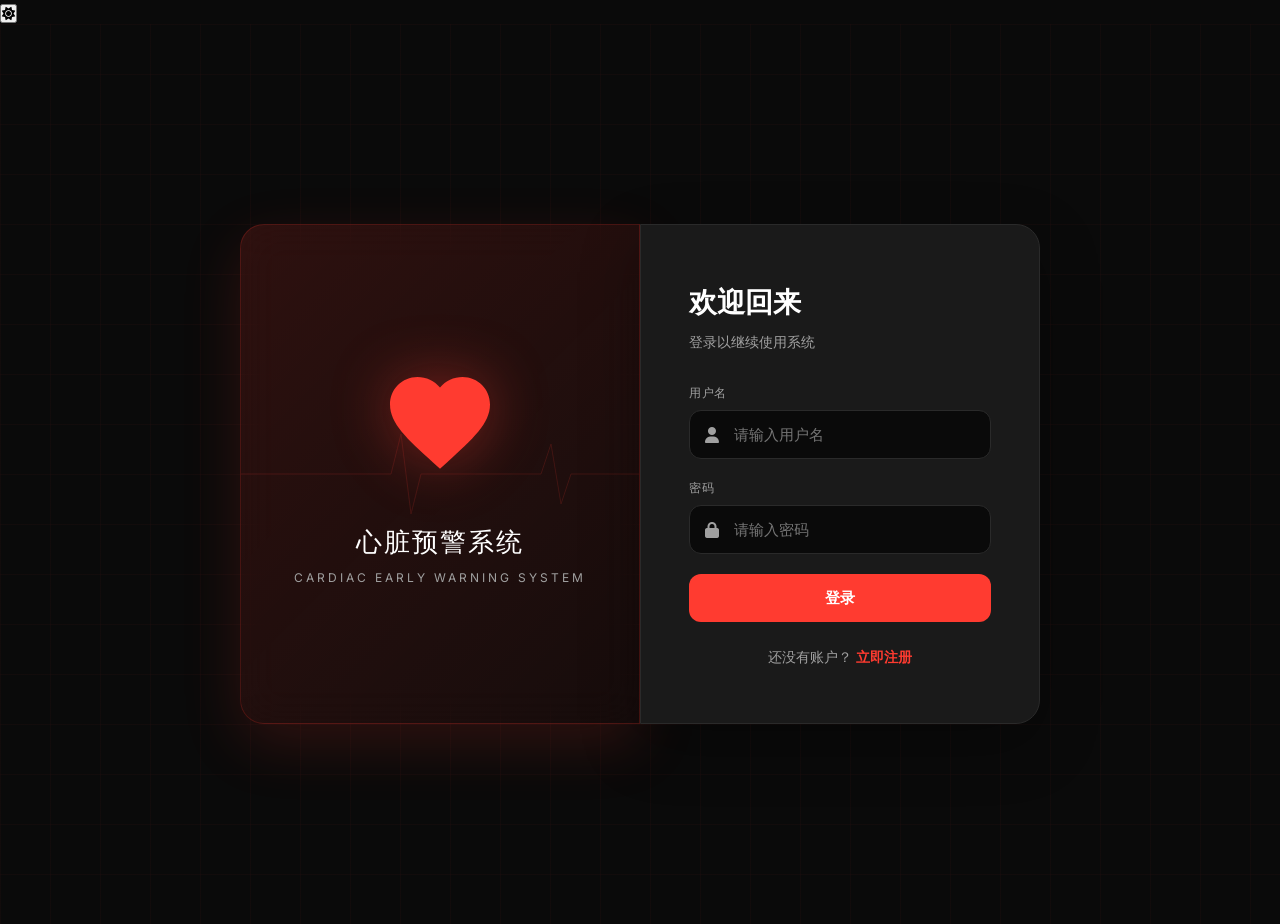
==== frontend/index.html @ ccb873e7 "项目重构" ====
<!DOCTYPE html>
<html lang="zh-CN" data-theme="dark">
<head>
    <meta charset="UTF-8">
    <meta name="viewport" content="width=device-width, initial-scale=1.0">
    <title>心脏预警系统</title>
    <link href="https://fonts.googleapis.com/css2?family=Inter:wght@300;400;500;600;700&display=swap" rel="stylesheet">
    <link rel="stylesheet" href="https://cdnjs.cloudflare.com/ajax/libs/font-awesome/6.4.0/css/all.min.css">
    <link rel="stylesheet" href="css/variables.css">
    <link rel="stylesheet" href="css/components.css">
    <link rel="stylesheet" href="css/nav.css">
    <link rel="stylesheet" href="css/pages.css">
    <link rel="stylesheet" href="css/chat.css">
</head>
<body>
    <div class="toast-container" id="toastContainer"></div>
    <button class="theme-toggle" onclick="toggleTheme()">
        <i class="fas fa-moon" id="themeIcon"></i>
    </button>
    
    <div class="main-app" id="mainApp">
        <nav class="top-nav">
            <div class="nav-left">
                <div class="brand">
                    <i class="fas fa-heartbeat"></i>
                    <span>心脏预警</span>
                </div>
                <div class="nav-links">
                    <div class="nav-item active" data-page="home" onclick="switchPage('home')">
                        <i class="fas fa-home"></i>
                        <span>首页</span>
                    </div>
                    <div class="nav-item" data-page="survey" onclick="switchPage('survey')">
                        <i class="fas fa-file-alt"></i>
                        <span>问卷调查</span>
                    </div>
                    <div class="nav-item" data-page="chat" onclick="switchPage('chat')">
                        <i class="fas fa-comments"></i>
                        <span>AI交互</span>
                    </div>
                    <div class="nav-item" data-page="report" onclick="switchPage('report')">
                        <i class="fas fa-file-medical"></i>
                        <span>体检报告</span>
                    </div>
                    <div class="nav-item" data-page="history" onclick="switchPage('history')">
                        <i class="fas fa-history"></i>
                        <span>历史记录</span>
                    </div>
                    <div class="nav-item ai-risk" data-page="risk" onclick="switchPage('risk')">
                        <i class="fas fa-chart-line"></i>
                        <span>AI风险评估</span>
                    </div>
                </div>
                <button class="mobile-menu-btn" onclick="toggleMobileMenu()">
                    <i class="fas fa-bars"></i>
                </button>
            </div>
            <div class="nav-right">
                <div class="user-menu">
                    <div class="user-avatar" id="userAvatar">U</div>
                    <span class="user-name" id="currentUser">用户</span>
                </div>
                <button class="btn-icon" onclick="logout()" title="退出登录">
                    <i class="fas fa-sign-out-alt"></i>
                </button>
            </div>
        </nav>
        
        <div class="mobile-menu" id="mobileMenu">
            <div class="mobile-nav-links">
                <div class="mobile-nav-item active" data-page="home" onclick="switchPage('home')">
                    <i class="fas fa-home"></i>
                    <span>首页</span>
                </div>
                <div class="mobile-nav-item" data-page="survey" onclick="switchPage('survey')">
                    <i class="fas fa-file-alt"></i>
                    <span>问卷调查</span>
                </div>
                <div class="mobile-nav-item" data-page="chat" onclick="switchPage('chat')">
                    <i class="fas fa-comments"></i>
                    <span>AI交互</span>
                </div>
                <div class="mobile-nav-item" data-page="report" onclick="switchPage('report')">
                    <i class="fas fa-file-medical"></i>
                    <span>体检报告</span>
                </div>
                <div class="mobile-nav-item" data-page="history" onclick="switchPage('history')">
                    <i class="fas fa-history"></i>
                    <span>历史记录</span>
                </div>
                <div class="mobile-nav-item ai-risk" data-page="risk" onclick="switchPage('risk')">
                    <i class="fas fa-chart-line"></i>
                    <span>AI风险评估</span>
                </div>
            </div>
        </div>
        
        <div class="content">
            <div class="page active" id="page-home">
                <div class="hero-section">
                    <div class="hero-content">
                        <div class="hero-icon">
                            <div class="heart-animation">
                                <i class="fas fa-heartbeat"></i>
                            </div>
                        </div>
                        <h1 class="hero-title">监测心脏健康，<span>预防胜于治疗</span></h1>
                        <p class="hero-subtitle">
                            基于人工智能的心脏病风险评估系统，通过分析您的健康数据，提供个性化
                            的风险预警和健康建议。
                        </p>
                        <div class="hero-features">
                            <div class="feature-item">
                                <i class="fas fa-chart-line"></i>
                                <span>AI风险评估</span>
                            </div>
                            <div class="feature-item">
                                <i class="fas fa-user-md"></i>
                                <span>专业健康建议</span>
                            </div>
                            <div class="feature-item">
                                <i class="fas fa-bell"></i>
                                <span>早期预警</span>
                            </div>
                            <div class="feature-item">
                                <i class="fas fa-database"></i>
                                <span>数据安全</span>
                            </div>
                        </div>
                    </div>
                </div>
                
                <div class="news-section">
                    <div class="section-header">
                        <h2 class="section-title">
                            <i class="fas fa-newspaper"></i>
                            健康资讯
                        </h2>
                        <div class="news-controls">
                            <button class="btn-icon" onclick="scrollNews(-1)">
                                <i class="fas fa-chevron-left"></i>
                            </button>
                            <button class="btn-icon" onclick="scrollNews(1)">
                                <i class="fas fa-chevron-right"></i>
                            </button>
                        </div>
                    </div>
                    <div class="news-scroll" id="newsContainer"></div>
                </div>
            </div>
            
            <div class="page" id="page-survey">
                <div class="form-container">
                    <div class="form-panel-card">
                        <h2 class="form-section-title">
                            <i class="fas fa-clipboard-check"></i>
                            健康数据录入
                        </h2>
                        <p class="form-desc">请填写您的健康相关信息，所有数据将加密存储并用于健康分析。</p>
                        <form id="surveyForm" onsubmit="handleSurveySubmit(event)">
                            <div class="form-grid" id="surveyGrid"></div>
                            <div class="form-actions">
                                <button type="button" class="btn-secondary" onclick="document.getElementById('surveyForm').reset()">重置</button>
                                <button type="submit" class="btn-primary" id="surveyBtn">
                                    <i class="fas fa-save"></i> 保存数据
                                </button>
                            </div>
                        </form>
                    </div>
                </div>
            </div>
            
            <div class="page" id="page-risk">
                <div class="form-container">
                    <div class="form-panel-card">
                        <h2 class="form-section-title">
                            <i class="fas fa-heart-pulse"></i>
                            AI风险评估
                        </h2>
                        <p class="form-desc">输入您的健康数据，AI模型将分析您的心脏病风险概率。</p>
                        <form id="riskForm" onsubmit="handleRiskPredict(event)">
                            <div class="form-grid" id="riskGrid"></div>
                            <div class="form-actions">
                                <button type="button" class="btn-secondary" onclick="document.getElementById('riskForm').reset(); document.getElementById('predictResult').classList.remove('show')">重置</button>
                                <button type="submit" class="btn-primary" id="riskBtn" style="background: var(--accent);">
                                    <i class="fas fa-magic"></i> 开始预测
                                </button>
                            </div>
                        </form>
                        
                        <div class="result-panel" id="predictResult">
                            <div class="result-header">
                                <div class="risk-score" id="riskScore" style="--percent: 0">
                                    <div class="risk-value" id="riskPercent">0%</div>
                                </div>
                                <div class="result-info">
                                    <h3>风险评估结果</h3>
                                    <p id="riskDesc">正在分析...</p>
                                    <span class="risk-badge" id="riskBadge">未知</span>
                                </div>
                            </div>
                        </div>
                    </div>
                </div>
            </div>
            
            <div class="page" id="page-report">
                <div class="form-container">
                    <div class="form-panel-card">
                        <h2 class="form-section-title">
                            <i class="fas fa-file-medical"></i>
                            体检报告管理
                        </h2>
                        <p class="form-desc">上传和管理您的体检报告，系统将分析报告数据并提供健康建议。</p>
                        <div style="margin-top: 32px;">
                            <div class="form-group">
                                <label for="reportFile">上传体检报告</label>
                                <input type="file" id="reportFile" accept=".pdf,.jpg,.png" style="padding: 8px;">
                            </div>
                            <div class="form-actions" style="margin-top: 24px;">
                                <button type="button" class="btn-primary" onclick="uploadReport()">
                                    <i class="fas fa-upload"></i> 上传报告
                                </button>
                            </div>
                        </div>
                        <div style="margin-top: 32px; padding-top: 24px; border-top: 1px solid var(--border);">
                            <h3 style="font-size: 16px; font-weight: 600; margin-bottom: 16px;">历史报告</h3>
                            <div id="reportList" style="display: flex; flex-direction: column; gap: 12px;">
                                <div class="empty-state">
                                    <i class="fas fa-file-medical"></i>
                                    <p>暂无体检报告</p>
                                </div>
                            </div>
                        </div>
                    </div>
                </div>
            </div>
            
            <div class="page" id="page-history">
                <div class="history-container">
                    <div class="history-header">
                        <h3 class="history-title">健康数据历史</h3>
                        <button class="btn-icon" onclick="loadHistory()" title="刷新">
                            <i class="fas fa-sync-alt"></i>
                        </button>
                    </div>
                    <div class="table-wrap" id="historyTableWrap">
                        <div class="empty-state">
                            <i class="fas fa-spinner fa-spin"></i>
                            <p>加载中...</p>
                        </div>
                    </div>
                </div>
                
                <div class="result-panel" id="historyAnalysisResult" style="margin-top: 24px; display: none;">
                    <div class="result-header">
                        <div class="risk-score" id="historyRiskScore" style="--percent: 0">
                            <div class="risk-value" id="historyRiskPercent">0%</div>
                        </div>
                        <div class="result-info">
                            <h3>AI分析结果</h3>
                            <p id="historyRiskDesc">正在分析...</p>
                            <span class="risk-badge" id="historyRiskBadge">未知</span>
                        </div>
                    </div>
                </div>
            </div>
            
            <div class="page" id="page-chat" style="padding: 0; margin: 0; height: calc(100vh - 70px); overflow: hidden; position: fixed; top: 70px; left: 0; right: 0; bottom: 0; background: var(--bg-primary);">
                <div style="display: flex; flex-direction: column; height: 100%; width: 100%; overflow: hidden;">
                    <div class="chat-welcome" id="chatWelcome" style="flex: 1; padding: 40px 20px; display: flex; flex-direction: column; align-items: center; justify-content: center; background: var(--bg-primary);">
                        <img src="logo.png" alt="AI助手" style="width: 80px; height: 80px; border-radius: 20px; margin-bottom: 32px;">
                        <div style="font-size: 28px; font-weight: 400; margin-bottom: 16px; font-family: '幼圆', 'Microsoft YaHei', 'Arial', sans-serif;"><span style="color: var(--accent);">Hi</span>，我是<span style="color: var(--accent);">心宝</span>，来和我聊天吧</div>
                        <div style="font-size: 16px; color: var(--text-secondary); margin-bottom: 40px; text-align: center; font-family: 'Inter', sans-serif;">心宝可以回答您的健康问题，提供专业的健康建议</div>
                        <div class="chat-suggestions" style="display: flex; flex-wrap: wrap; gap: 12px; justify-content: center; max-width: 800px;">
                            <div class="chat-suggestion" onclick="sendQuickMessage('如何预防心脏病？')" style="padding: 10px 20px; background: var(--bg-card); border-radius: 20px; font-size: 14px; cursor: pointer; transition: all 0.2s; border: 1px solid var(--border); color: var(--text-secondary); box-shadow: 0 2px 4px rgba(0, 0, 0, 0.05);">如何预防心脏病？</div>
                            <div class="chat-suggestion" onclick="sendQuickMessage('健康的BMI范围是多少？')" style="padding: 10px 20px; background: var(--bg-card); border-radius: 20px; font-size: 14px; cursor: pointer; transition: all 0.2s; border: 1px solid var(--border); color: var(--text-secondary); box-shadow: 0 2px 4px rgba(0, 0, 0, 0.05);">健康的BMI范围</div>
                            <div class="chat-suggestion" onclick="sendQuickMessage('每天应该运动多长时间？')" style="padding: 10px 20px; background: var(--bg-card); border-radius: 20px; font-size: 14px; cursor: pointer; transition: all 0.2s; border: 1px solid var(--border); color: var(--text-secondary); box-shadow: 0 2px 4px rgba(0, 0, 0, 0.05);">运动建议</div>
                            <div class="chat-suggestion" onclick="sendQuickMessage('吸烟对心脏有什么危害？')" style="padding: 10px 20px; background: var(--bg-card); border-radius: 20px; font-size: 14px; cursor: pointer; transition: all 0.2s; border: 1px solid var(--border); color: var(--text-secondary); box-shadow: 0 2px 4px rgba(0, 0, 0, 0.05);">吸烟危害</div>
                        </div>
                    </div>
                    
                    <div class="chat-messages" id="chatMessages" style="display: none; flex: 1; overflow-y: auto; padding: 24px; gap: 20px; flex-direction: column; background: var(--bg-primary);">
                    </div>
                    
                    <div style="padding: 16px 24px; position: sticky; bottom: 0;">
                        <div style="max-width: 800px; margin: 0 auto; width: 100%; position: relative;">
                            <textarea 
                                class="chat-input" 
                                id="chatInput" 
                                placeholder="输入您的健康问题..." 
                                rows="1"
                                onkeydown="handleChatKeydown(event)"
                                style="width: 100%; padding: 14px 56px 14px 16px; border: 1px solid var(--border); border-radius: 24px; font-size: 14px; resize: none; outline: none; transition: all 0.3s; min-height: 48px; overflow: hidden; background: var(--bg-card); box-shadow: 0 2px 8px rgba(0, 0, 0, 0.05); color: var(--text-primary);"
                            ></textarea>
                            <button class="chat-send-btn" id="chatSendBtn" onclick="sendChatMessage()" style="position: absolute; right: 4px; top: 50%; transform: translateY(-50%); width: 36px; height: 36px; background: var(--accent); border: none; border-radius: 50%; color: white; cursor: pointer; display: flex; align-items: center; justify-content: center; transition: all 0.3s; box-shadow: 0 2px 4px var(--accent-glow);">
                                <i class="fas fa-paper-plane" style="font-size: 14px;"></i>
                            </button>
                        </div>
                    </div>
                </div>
            </div>
        </div>
    </div>
    
    <script src="js/main.js"></script>
</body>
</html>
---- frontend/css/variables.css ----
:root {
    --bg-primary: #0a0a0a;
    --bg-secondary: #141414;
    --bg-card: #1a1a1a;
    --bg-hover: #242424;
    --accent: #ff3b30;
    --accent-secondary: #ff6b6b;
    --accent-glow: rgba(255, 59, 48, 0.4);
    --text-primary: #ffffff;
    --text-secondary: #a0a0a0;
    --text-muted: #666666;
    --border: #2a2a2a;
    --success: #30d158;
    --warning: #ff9f0a;
    --error: #ff3b30;
    --transition: all 0.4s cubic-bezier(0.4, 0, 0.2, 1);
}

[data-theme="light"] {
    --bg-primary: #f5f5f7;
    --bg-secondary: #ffffff;
    --bg-card: #ffffff;
    --bg-hover: #f0f0f0;
    --accent: #ff3b30;
    --accent-secondary: #ff6b6b;
    --accent-glow: rgba(255, 59, 48, 0.2);
    --text-primary: #1a1a1a;
    --text-secondary: #666666;
    --text-muted: #999999;
    --border: #e0e0e0;
}

* {
    margin: 0;
    padding: 0;
    box-sizing: border-box;
}

body {
    font-family: 'Inter', -apple-system, BlinkMacSystemFont, sans-serif;
    background: var(--bg-primary);
    color: var(--text-primary);
    line-height: 1.5;
    overflow-x: hidden;
    transition: var(--transition);
}

@keyframes fadeIn {
    from { opacity: 0; transform: translateY(10px); }
    to { opacity: 1; transform: translateY(0); }
}

@keyframes spin {
    to { transform: rotate(360deg); }
}
---- frontend/css/components.css ----
.theme-toggle {
    position: fixed;
    top: 12px;
    right: 220px;
    z-index: 1000;
    background: var(--bg-card);
    border: 1px solid var(--border);
    border-radius: 50%;
    width: 48px;
    height: 48px;
    display: flex;
    align-items: center;
    justify-content: center;
    cursor: pointer;
    transition: var(--transition);
    color: var(--text-primary);
    font-size: 20px;
    box-shadow: 0 4px 12px rgba(0,0,0,0.1);
}

@media (max-width: 768px) {
    .theme-toggle {
        left: 16px;
    }
}

.theme-toggle:hover {
    transform: scale(1.1) rotate(15deg);
    border-color: var(--accent);
    box-shadow: 0 0 20px var(--accent-glow);
}

.toast-container {
    position: fixed;
    top: 24px;
    left: 50%;
    transform: translateX(-50%);
    z-index: 1001;
}

.toast {
    padding: 16px 24px;
    background: var(--bg-card);
    border: 1px solid var(--border);
    border-radius: 12px;
    color: var(--text-primary);
    display: flex;
    align-items: center;
    gap: 12px;
    box-shadow: 0 10px 40px rgba(0,0,0,0.4);
    animation: toastIn 0.4s ease;
    margin-bottom: 10px;
    transition: all 0.3s ease;
}

@keyframes toastIn {
    from { opacity: 0; transform: translateY(-20px); }
    to { opacity: 1; transform: translateY(0); }
}

.toast.success { border-left: 4px solid var(--success); }
.toast.error { border-left: 4px solid var(--error); }
.toast.info { border-left: 4px solid var(--warning); }

.btn-secondary {
    padding: 12px 24px;
    background: transparent;
    border: 1px solid var(--border);
    color: var(--text-primary);
    border-radius: 8px;
    font-size: 14px;
    font-weight: 500;
    cursor: pointer;
    transition: all 0.2s;
    font-family: inherit;
}

.btn-secondary:hover {
    background: var(--bg-hover);
    border-color: var(--text-secondary);
}

.btn-primary {
    padding: 12px 28px;
    background: var(--accent);
    border: none;
    color: white;
    border-radius: 8px;
    font-size: 14px;
    font-weight: 600;
    cursor: pointer;
    transition: all 0.2s;
    display: flex;
    align-items: center;
    gap: 8px;
    font-family: inherit;
}

.btn-primary:hover {
    background: var(--accent-secondary);
    transform: translateY(-1px);
}

.btn-icon {
    width: 36px;
    height: 36px;
    border-radius: 8px;
    background: transparent;
    border: 1px solid var(--border);
    color: var(--text-secondary);
    cursor: pointer;
    display: flex;
    align-items: center;
    justify-content: center;
    transition: all 0.2s;
}

.btn-icon:hover {
    background: var(--bg-hover);
    color: var(--text-primary);
    border-color: var(--accent);
}

.empty-state {
    padding: 60px;
    text-align: center;
    color: var(--text-secondary);
}

.empty-state i {
    font-size: 48px;
    margin-bottom: 16px;
    color: var(--text-muted);
}
---- frontend/css/nav.css ----
.main-app {
    display: block;
    min-height: 100vh;
    background: var(--bg-primary);
}

.top-nav {
    background: rgba(10, 10, 10, 0.8);
    backdrop-filter: blur(20px);
    border-bottom: 1px solid var(--border);
    padding: 0 40px;
    height: 70px;
    display: flex;
    align-items: center;
    justify-content: space-between;
    position: sticky;
    top: 0;
    z-index: 100;
}

[data-theme="light"] .top-nav {
    background: rgba(255, 255, 255, 0.9);
}

.nav-left {
    display: flex;
    align-items: center;
    gap: 50px;
}

.brand {
    display: flex;
    align-items: center;
    gap: 12px;
    font-size: 20px;
    font-weight: 600;
    color: var(--text-primary);
}

.brand i {
    color: var(--accent);
    font-size: 24px;
}

.nav-links {
    display: flex;
    gap: 8px;
}

.mobile-menu-btn {
    display: none;
    background: none;
    border: none;
    color: var(--text-primary);
    font-size: 24px;
    cursor: pointer;
}

.mobile-menu {
    display: none;
    position: fixed;
    top: 70px;
    left: 0;
    right: 0;
    background: var(--bg-primary);
    border-bottom: 1px solid var(--border);
    padding: 20px;
    z-index: 99;
    box-shadow: 0 4px 20px rgba(0, 0, 0, 0.1);
}

.mobile-menu.active {
    display: block;
}

.mobile-nav-links {
    display: flex;
    flex-direction: column;
    gap: 12px;
}

.mobile-nav-item {
    padding: 12px 16px;
    color: var(--text-secondary);
    text-decoration: none;
    font-size: 14px;
    font-weight: 500;
    border-radius: 6px;
    transition: all 0.2s;
    cursor: pointer;
    display: flex;
    align-items: center;
    gap: 8px;
}

.mobile-nav-item:hover {
    color: var(--text-primary);
    background: var(--bg-hover);
}

.mobile-nav-item.active {
    color: var(--accent);
    background: rgba(255, 59, 48, 0.1);
}

.mobile-nav-item.ai-risk {
    color: var(--accent);
    font-weight: 600;
}

.mobile-nav-item.ai-risk:hover {
    background: rgba(255, 59, 48, 0.15);
}

@media (max-width: 1024px) {
    .nav-links {
        gap: 4px;
    }
    
    .nav-item {
        padding: 6px 12px;
        font-size: 12px;
    }
}

@media (max-width: 768px) {
    .top-nav {
        padding: 0 20px;
    }
    
    .nav-left {
        gap: 20px;
    }
    
    .nav-links {
        display: none;
    }
    
    .mobile-menu-btn {
        display: block;
    }
    
    .brand {
        font-size: 16px;
    }
    
    .brand i {
        font-size: 20px;
    }
}

.nav-item {
    padding: 8px 16px;
    color: var(--text-secondary);
    text-decoration: none;
    font-size: 14px;
    font-weight: 500;
    border-radius: 6px;
    transition: all 0.2s;
    cursor: pointer;
    display: flex;
    align-items: center;
    gap: 6px;
}

.nav-item:hover {
    color: var(--text-primary);
    background: var(--bg-hover);
}

.nav-item.active {
    color: var(--accent);
    background: rgba(255, 59, 48, 0.1);
}

.nav-item.ai-risk {
    color: var(--accent);
    font-weight: 600;
}

.nav-item.ai-risk:hover {
    background: rgba(255, 59, 48, 0.15);
}

.nav-right {
    display: flex;
    align-items: center;
    gap: 20px;
}

.user-menu {
    display: flex;
    align-items: center;
    gap: 12px;
    padding: 6px 12px;
    background: var(--bg-card);
    border-radius: 20px;
    border: 1px solid var(--border);
}

.user-avatar {
    width: 28px;
    height: 28px;
    background: var(--accent);
    border-radius: 50%;
    display: flex;
    align-items: center;
    justify-content: center;
    font-size: 12px;
    font-weight: 600;
    color: white;
}

.user-name {
    font-size: 14px;
    font-weight: 500;
}

@media (max-width: 1024px) {
    .top-nav {
        padding: 0 20px;
    }

    .nav-left {
        gap: 20px;
    }

    .content {
        padding: 20px;
    }
}
---- frontend/css/pages.css ----
.content {
    max-width: 1400px;
    margin: 0 auto;
    padding: 40px;
}

.page {
    display: none;
    animation: fadeIn 0.3s ease;
}

.page.active {
    display: block;
}

.hero-section {
    padding: 120px 0;
    text-align: center;
    min-height: 60vh;
    display: flex;
    flex-direction: column;
    justify-content: center;
    align-items: center;
    margin-bottom: 80px;
}

.hero-title {
    font-size: 48px;
    font-weight: 300;
    margin-bottom: 24px;
    letter-spacing: -0.5px;
    max-width: 800px;
}

.hero-title span {
    color: var(--accent);
    font-weight: 600;
}

.hero-subtitle {
    color: var(--text-secondary);
    font-size: 18px;
    max-width: 600px;
    line-height: 1.6;
    margin-bottom: 40px;
}

.hero-content {
    display: flex;
    flex-direction: column;
    align-items: center;
    gap: 30px;
}

.hero-icon {
    margin-bottom: 20px;
}

.heart-animation {
    position: relative;
    width: 120px;
    height: 120px;
    display: flex;
    align-items: center;
    justify-content: center;
}

.heart-animation i {
    font-size: 80px;
    color: var(--accent);
    animation: heartbeat 2s infinite;
}

@keyframes heartbeat {
    0%, 100% {
        transform: scale(1);
    }
    14% {
        transform: scale(1.1);
    }
    28% {
        transform: scale(1);
    }
    42% {
        transform: scale(1.1);
    }
    70% {
        transform: scale(1);
    }
}

.hero-features {
    display: flex;
    gap: 40px;
    margin-top: 40px;
    flex-wrap: wrap;
    justify-content: center;
}

.feature-item {
    display: flex;
    flex-direction: column;
    align-items: center;
    gap: 10px;
    padding: 20px;
    background: var(--bg-card);
    border-radius: 12px;
    min-width: 120px;
    box-shadow: 0 4px 12px rgba(0, 0, 0, 0.1);
    transition: all 0.3s ease;
}

.feature-item:hover {
    transform: translateY(-5px);
    box-shadow: 0 6px 16px rgba(0, 0, 0, 0.15);
}

.feature-item i {
    font-size: 32px;
    color: var(--accent);
}

.feature-item span {
    font-size: 14px;
    color: var(--text-secondary);
    text-align: center;
}

.news-section {
    margin-top: 40px;
}

.section-header {
    display: flex;
    align-items: center;
    justify-content: space-between;
    margin-bottom: 24px;
}

.news-controls {
    display: flex;
    gap: 8px;
}

.section-title {
    font-size: 18px;
    font-weight: 600;
    display: flex;
    align-items: center;
    gap: 10px;
}

.section-title i {
    color: var(--accent);
}

.news-scroll {
    display: flex;
    gap: 20px;
    overflow-x: auto;
    padding-bottom: 20px;
    scrollbar-width: thin;
    scrollbar-color: var(--border) transparent;
}

.news-scroll::-webkit-scrollbar {
    height: 6px;
}

.news-scroll::-webkit-scrollbar-thumb {
    background: var(--border);
    border-radius: 3px;
}

.news-item {
    min-width: 320px;
    background: var(--bg-card);
    border: 1px solid var(--border);
    border-radius: 12px;
    overflow: hidden;
    transition: all 0.3s;
    cursor: pointer;
}

.news-item:hover {
    transform: translateY(-4px);
    border-color: var(--accent);
    box-shadow: 0 10px 40px rgba(255, 59, 48, 0.1);
}

.news-thumb {
    height: 160px;
    background: linear-gradient(135deg, var(--bg-secondary) 0%, var(--bg-hover) 100%);
    position: relative;
    overflow: hidden;
}

.news-thumb::after {
    content: '';
    position: absolute;
    inset: 0;
    background: linear-gradient(to bottom, transparent 0%, rgba(10,10,10,0.6) 100%);
}

[data-theme="light"] .news-thumb::after {
    background: linear-gradient(to bottom, transparent 0%, rgba(255,255,255,0.6) 100%);
}

.news-image {
    width: 100%;
    height: 100%;
    object-fit: cover;
    position: relative;
    z-index: 1;
}

.news-image-placeholder {
    width: 100%;
    height: 100%;
    display: flex;
    align-items: center;
    justify-content: center;
    background: linear-gradient(135deg, var(--bg-secondary) 0%, var(--bg-hover) 100%);
    position: relative;
    z-index: 1;
}

.news-image-placeholder i {
    font-size: 48px;
    color: var(--text-muted);
}

.news-tag {
    position: absolute;
    top: 12px;
    left: 12px;
    padding: 4px 10px;
    background: var(--accent);
    color: white;
    font-size: 11px;
    font-weight: 600;
    border-radius: 4px;
    text-transform: uppercase;
    letter-spacing: 0.5px;
    z-index: 2;
}

.news-content {
    padding: 20px;
}

.news-meta {
    font-size: 12px;
    color: var(--text-muted);
    margin-bottom: 8px;
}

.news-headline {
    font-size: 15px;
    font-weight: 600;
    line-height: 1.4;
    margin-bottom: 8px;
}

.news-excerpt {
    font-size: 13px;
    color: var(--text-secondary);
    line-height: 1.5;
}

.form-container {
    max-width: 900px;
    margin: 0 auto;
}

.form-panel-card {
    background: var(--bg-card);
    border: 1px solid var(--border);
    border-radius: 16px;
    padding: 40px;
}

.form-section-title {
    font-size: 24px;
    font-weight: 600;
    margin-bottom: 8px;
    display: flex;
    align-items: center;
    gap: 12px;
}

.form-section-title i {
    color: var(--accent);
}

.form-desc {
    color: var(--text-secondary);
    font-size: 14px;
    margin-bottom: 32px;
    padding-bottom: 24px;
    border-bottom: 1px solid var(--border);
}

.form-grid {
    display: grid;
    grid-template-columns: repeat(3, 1fr);
    gap: 20px;
}

@media (max-width: 768px) {
    .form-grid {
        grid-template-columns: repeat(2, 1fr);
    }
}

@media (max-width: 480px) {
    .form-grid {
        grid-template-columns: 1fr;
    }
}

.form-group {
    display: flex;
    flex-direction: column;
}

.form-group label {
    font-size: 12px;
    font-weight: 500;
    text-transform: uppercase;
    letter-spacing: 0.5px;
    color: var(--text-secondary);
    margin-bottom: 8px;
}

.form-group input,
.form-group select {
    padding: 12px 14px;
    background: var(--bg-primary);
    border: 1px solid var(--border);
    border-radius: 8px;
    color: var(--text-primary);
    font-size: 14px;
    transition: all 0.2s;
    font-family: inherit;
}

.form-group input:focus,
.form-group select:focus {
    outline: none;
    border-color: var(--accent);
}

.form-actions {
    margin-top: 32px;
    display: flex;
    gap: 12px;
    justify-content: flex-end;
    padding-top: 24px;
    border-top: 1px solid var(--border);
}

.result-panel {
    margin-top: 32px;
    padding: 32px;
    background: linear-gradient(135deg, rgba(255, 59, 48, 0.1) 0%, rgba(255, 107, 107, 0.05) 100%);
    border: 1px solid rgba(255, 59, 48, 0.2);
    border-radius: 12px;
    display: none;
}

.result-panel.show {
    display: block;
    animation: slideUp 0.4s ease;
}

@keyframes slideUp {
    from { opacity: 0; transform: translateY(20px); }
    to { opacity: 1; transform: translateY(0); }
}

.result-header {
    display: flex;
    align-items: center;
    gap: 16px;
    margin-bottom: 24px;
}

.risk-score {
    width: 100px;
    height: 100px;
    border-radius: 50%;
    background: conic-gradient(var(--accent) calc(var(--percent) * 1%), var(--bg-card) 0);
    display: flex;
    align-items: center;
    justify-content: center;
    position: relative;
    flex-shrink: 0;
}

.risk-score::before {
    content: '';
    position: absolute;
    inset: 8px;
    background: var(--bg-card);
    border-radius: 50%;
}

.risk-value {
    position: relative;
    z-index: 1;
    font-size: 24px;
    font-weight: 700;
    color: var(--accent);
}

.result-info h3 {
    font-size: 20px;
    margin-bottom: 4px;
}

.result-info p {
    color: var(--text-secondary);
    font-size: 14px;
}

.risk-badge {
    display: inline-block;
    padding: 6px 16px;
    border-radius: 20px;
    font-size: 13px;
    font-weight: 600;
    margin-top: 8px;
}

.badge-low { background: rgba(48, 209, 88, 0.2); color: var(--success); }
.badge-medium { background: rgba(255, 159, 10, 0.2); color: var(--warning); }
.badge-high { background: rgba(255, 59, 48, 0.2); color: var(--error); }

.analysis-container {
    margin-top: 24px;
    padding-top: 24px;
    border-top: 1px solid var(--border);
}

.analysis-section {
    margin-bottom: 20px;
}

.analysis-section h4 {
    margin: 0 0 12px 0;
    color: var(--text-primary);
    font-size: 16px;
    font-weight: 600;
}

.analysis-section p {
    margin: 0;
    color: var(--text-secondary);
    line-height: 1.6;
}

.history-container {
    background: var(--bg-card);
    border: 1px solid var(--border);
    border-radius: 16px;
    overflow: hidden;
}

.history-header {
    padding: 24px 32px;
    border-bottom: 1px solid var(--border);
    display: flex;
    align-items: center;
    justify-content: space-between;
}

.history-title {
    font-size: 18px;
    font-weight: 600;
}

.table-wrap {
    overflow-x: auto;
}

table {
    width: 100%;
    border-collapse: collapse;
    min-width: 800px;
}

th {
    text-align: left;
    padding: 16px 32px;
    font-size: 12px;
    font-weight: 600;
    text-transform: uppercase;
    letter-spacing: 0.5px;
    color: var(--text-secondary);
    background: var(--bg-secondary);
}

td {
    padding: 16px 32px;
    border-bottom: 1px solid var(--border);
    font-size: 14px;
}

tr:hover {
    background: var(--bg-hover);
}
---- frontend/css/chat.css ----
.chat-container {
    background: var(--bg-card);
    border: 1px solid var(--border);
    border-radius: 16px;
    height: calc(100vh - 180px);
    display: flex;
    flex-direction: column;
    overflow: hidden;
}

.chat-messages {
    flex: 1;
    padding: 24px;
    overflow-y: auto;
}

.message {
    display: flex;
    gap: 12px;
    margin-bottom: 20px;
    animation: fadeIn 0.3s ease;
}

.message.user {
    flex-direction: row-reverse;
}

.message-avatar {
    width: 36px;
    height: 36px;
    border-radius: 50%;
    background: var(--bg-hover);
    display: flex;
    align-items: center;
    justify-content: center;
    font-size: 14px;
    flex-shrink: 0;
}

.message.ai .message-avatar {
    background: linear-gradient(135deg, var(--accent) 0%, var(--accent-secondary) 100%);
    color: white;
}

.message.user .message-avatar {
    background: var(--accent);
    color: white;
}

.message-content {
    max-width: 70%;
    padding: 12px 16px;
    border-radius: 12px;
    font-size: 14px;
    line-height: 1.6;
}

.message.ai .message-content {
    background: var(--bg-secondary);
    border-top-left-radius: 4px;
}

.message.user .message-content {
    background: var(--accent);
    color: white;
    border-top-right-radius: 4px;
}

.message-time {
    font-size: 11px;
    color: var(--text-muted);
    margin-top: 6px;
}

.message.user .message-time {
    text-align: right;
}

.chat-input-area {
    padding: 16px 24px;
    border-top: 1px solid var(--border);
    background: var(--bg-secondary);
}

.input-wrapper {
    display: flex;
    gap: 12px;
    align-items: center;
}

.input-bar {
    flex: 1;
    display: flex;
    gap: 12px;
    background: var(--bg-primary);
    border: 1px solid var(--border);
    border-radius: 12px;
    padding: 12px 16px;
    transition: var(--transition);
}

.input-bar:focus-within {
    border-color: var(--accent);
    box-shadow: 0 0 0 3px var(--accent-glow);
}

.input-bar textarea {
    flex: 1;
    background: transparent;
    border: none;
    color: var(--text-primary);
    font-size: 14px;
    resize: none;
    outline: none;
    font-family: inherit;
    line-height: 1.4;
}

.input-bar textarea::placeholder {
    color: var(--text-muted);
}

.input-bar button {
    width: 36px;
    height: 36px;
    border-radius: 8px;
    background: var(--accent);
    border: none;
    color: white;
    cursor: pointer;
    transition: var(--transition);
    display: flex;
    align-items: center;
    justify-content: center;
}

.input-bar button:hover {
    background: var(--accent-secondary);
    transform: scale(1.05);
}

.input-bar button:disabled {
    opacity: 0.5;
    cursor: not-allowed;
    transform: none;
}

.typing-indicator {
    display: flex;
    gap: 4px;
    padding: 4px 0;
}

.typing-indicator span {
    width: 8px;
    height: 8px;
    background: var(--text-muted);
    border-radius: 50%;
    animation: typing 1.4s infinite;
}

.typing-indicator span:nth-child(2) {
    animation-delay: 0.2s;
}

.typing-indicator span:nth-child(3) {
    animation-delay: 0.4s;
}

@keyframes typing {
    0%, 60%, 100% { transform: translateY(0); }
    30% { transform: translateY(-8px); }
}
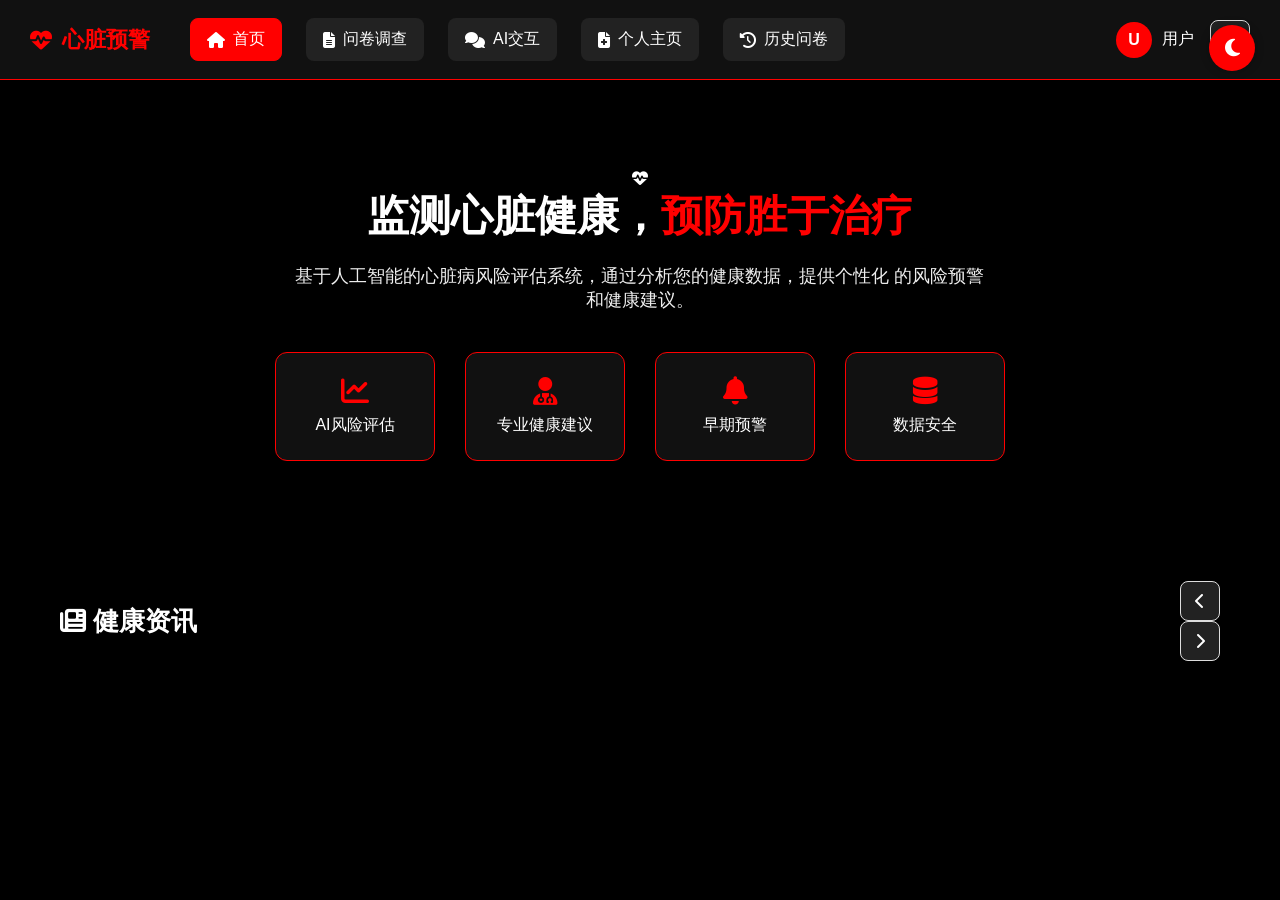
==== commit a009a763: "update project" ====
--- a/frontend/index.html
+++ b/frontend/index.html
@@ -4,16 +4,12 @@
     <meta charset="UTF-8">
     <meta name="viewport" content="width=device-width, initial-scale=1.0">
     <title>心脏预警系统</title>
-    <link href="https://fonts.googleapis.com/css2?family=Inter:wght@300;400;500;600;700&display=swap" rel="stylesheet">
     <link rel="stylesheet" href="https://cdnjs.cloudflare.com/ajax/libs/font-awesome/6.4.0/css/all.min.css">
-    <link rel="stylesheet" href="css/variables.css">
-    <link rel="stylesheet" href="css/components.css">
-    <link rel="stylesheet" href="css/nav.css">
-    <link rel="stylesheet" href="css/pages.css">
-    <link rel="stylesheet" href="css/chat.css">
+    <link rel="stylesheet" href="css/main.css">
 </head>
 <body>
     <div class="toast-container" id="toastContainer"></div>
+
     <button class="theme-toggle" onclick="toggleTheme()">
         <i class="fas fa-moon" id="themeIcon"></i>
     </button>
@@ -26,29 +22,25 @@
                     <span>心脏预警</span>
                 </div>
                 <div class="nav-links">
-                    <div class="nav-item active" data-page="home" onclick="switchPage('home')">
+                    <div class="nav-item active" onclick="window.location.href='index.html'">
                         <i class="fas fa-home"></i>
                         <span>首页</span>
                     </div>
-                    <div class="nav-item" data-page="survey" onclick="switchPage('survey')">
+                    <div class="nav-item" onclick="window.location.href='survey.html'">
                         <i class="fas fa-file-alt"></i>
                         <span>问卷调查</span>
                     </div>
-                    <div class="nav-item" data-page="chat" onclick="switchPage('chat')">
+                    <div class="nav-item" onclick="window.location.href='chat.html'">
                         <i class="fas fa-comments"></i>
                         <span>AI交互</span>
                     </div>
-                    <div class="nav-item" data-page="report" onclick="switchPage('report')">
+                    <div class="nav-item" onclick="window.location.href='report.html'">
                         <i class="fas fa-file-medical"></i>
-                        <span>体检报告</span>
+                        <span>个人主页</span>
                     </div>
-                    <div class="nav-item" data-page="history" onclick="switchPage('history')">
+                    <div class="nav-item" onclick="window.location.href='history.html'">
                         <i class="fas fa-history"></i>
-                        <span>历史记录</span>
-                    </div>
-                    <div class="nav-item ai-risk" data-page="risk" onclick="switchPage('risk')">
-                        <i class="fas fa-chart-line"></i>
-                        <span>AI风险评估</span>
+                        <span>历史问卷</span>
                     </div>
                 </div>
                 <button class="mobile-menu-btn" onclick="toggleMobileMenu()">
@@ -68,29 +60,25 @@
         
         <div class="mobile-menu" id="mobileMenu">
             <div class="mobile-nav-links">
-                <div class="mobile-nav-item active" data-page="home" onclick="switchPage('home')">
+                <div class="mobile-nav-item active" onclick="window.location.href='index.html'">
                     <i class="fas fa-home"></i>
                     <span>首页</span>
                 </div>
-                <div class="mobile-nav-item" data-page="survey" onclick="switchPage('survey')">
+                <div class="mobile-nav-item" onclick="window.location.href='survey.html'">
                     <i class="fas fa-file-alt"></i>
                     <span>问卷调查</span>
                 </div>
-                <div class="mobile-nav-item" data-page="chat" onclick="switchPage('chat')">
+                <div class="mobile-nav-item" onclick="window.location.href='chat.html'">
                     <i class="fas fa-comments"></i>
                     <span>AI交互</span>
                 </div>
-                <div class="mobile-nav-item" data-page="report" onclick="switchPage('report')">
+                <div class="mobile-nav-item" onclick="window.location.href='report.html'">
                     <i class="fas fa-file-medical"></i>
                     <span>体检报告</span>
                 </div>
-                <div class="mobile-nav-item" data-page="history" onclick="switchPage('history')">
+                <div class="mobile-nav-item" onclick="window.location.href='history.html'">
                     <i class="fas fa-history"></i>
-                    <span>历史记录</span>
-                </div>
-                <div class="mobile-nav-item ai-risk" data-page="risk" onclick="switchPage('risk')">
-                    <i class="fas fa-chart-line"></i>
-                    <span>AI风险评估</span>
+                    <span>历史问卷</span>
                 </div>
             </div>
         </div>
@@ -110,7 +98,7 @@
                             的风险预警和健康建议。
                         </p>
                         <div class="hero-features">
-                            <div class="feature-item">
+                            <div class="feature-item" onclick="goToChat()">
                                 <i class="fas fa-chart-line"></i>
                                 <span>AI风险评估</span>
                             </div>
@@ -148,161 +136,9 @@
                     <div class="news-scroll" id="newsContainer"></div>
                 </div>
             </div>
-            
-            <div class="page" id="page-survey">
-                <div class="form-container">
-                    <div class="form-panel-card">
-                        <h2 class="form-section-title">
-                            <i class="fas fa-clipboard-check"></i>
-                            健康数据录入
-                        </h2>
-                        <p class="form-desc">请填写您的健康相关信息，所有数据将加密存储并用于健康分析。</p>
-                        <form id="surveyForm" onsubmit="handleSurveySubmit(event)">
-                            <div class="form-grid" id="surveyGrid"></div>
-                            <div class="form-actions">
-                                <button type="button" class="btn-secondary" onclick="document.getElementById('surveyForm').reset()">重置</button>
-                                <button type="submit" class="btn-primary" id="surveyBtn">
-                                    <i class="fas fa-save"></i> 保存数据
-                                </button>
-                            </div>
-                        </form>
-                    </div>
-                </div>
-            </div>
-            
-            <div class="page" id="page-risk">
-                <div class="form-container">
-                    <div class="form-panel-card">
-                        <h2 class="form-section-title">
-                            <i class="fas fa-heart-pulse"></i>
-                            AI风险评估
-                        </h2>
-                        <p class="form-desc">输入您的健康数据，AI模型将分析您的心脏病风险概率。</p>
-                        <form id="riskForm" onsubmit="handleRiskPredict(event)">
-                            <div class="form-grid" id="riskGrid"></div>
-                            <div class="form-actions">
-                                <button type="button" class="btn-secondary" onclick="document.getElementById('riskForm').reset(); document.getElementById('predictResult').classList.remove('show')">重置</button>
-                                <button type="submit" class="btn-primary" id="riskBtn" style="background: var(--accent);">
-                                    <i class="fas fa-magic"></i> 开始预测
-                                </button>
-                            </div>
-                        </form>
-                        
-                        <div class="result-panel" id="predictResult">
-                            <div class="result-header">
-                                <div class="risk-score" id="riskScore" style="--percent: 0">
-                                    <div class="risk-value" id="riskPercent">0%</div>
-                                </div>
-                                <div class="result-info">
-                                    <h3>风险评估结果</h3>
-                                    <p id="riskDesc">正在分析...</p>
-                                    <span class="risk-badge" id="riskBadge">未知</span>
-                                </div>
-                            </div>
-                        </div>
-                    </div>
-                </div>
-            </div>
-            
-            <div class="page" id="page-report">
-                <div class="form-container">
-                    <div class="form-panel-card">
-                        <h2 class="form-section-title">
-                            <i class="fas fa-file-medical"></i>
-                            体检报告管理
-                        </h2>
-                        <p class="form-desc">上传和管理您的体检报告，系统将分析报告数据并提供健康建议。</p>
-                        <div style="margin-top: 32px;">
-                            <div class="form-group">
-                                <label for="reportFile">上传体检报告</label>
-                                <input type="file" id="reportFile" accept=".pdf,.jpg,.png" style="padding: 8px;">
-                            </div>
-                            <div class="form-actions" style="margin-top: 24px;">
-                                <button type="button" class="btn-primary" onclick="uploadReport()">
-                                    <i class="fas fa-upload"></i> 上传报告
-                                </button>
-                            </div>
-                        </div>
-                        <div style="margin-top: 32px; padding-top: 24px; border-top: 1px solid var(--border);">
-                            <h3 style="font-size: 16px; font-weight: 600; margin-bottom: 16px;">历史报告</h3>
-                            <div id="reportList" style="display: flex; flex-direction: column; gap: 12px;">
-                                <div class="empty-state">
-                                    <i class="fas fa-file-medical"></i>
-                                    <p>暂无体检报告</p>
-                                </div>
-                            </div>
-                        </div>
-                    </div>
-                </div>
-            </div>
-            
-            <div class="page" id="page-history">
-                <div class="history-container">
-                    <div class="history-header">
-                        <h3 class="history-title">健康数据历史</h3>
-                        <button class="btn-icon" onclick="loadHistory()" title="刷新">
-                            <i class="fas fa-sync-alt"></i>
-                        </button>
-                    </div>
-                    <div class="table-wrap" id="historyTableWrap">
-                        <div class="empty-state">
-                            <i class="fas fa-spinner fa-spin"></i>
-                            <p>加载中...</p>
-                        </div>
-                    </div>
-                </div>
-                
-                <div class="result-panel" id="historyAnalysisResult" style="margin-top: 24px; display: none;">
-                    <div class="result-header">
-                        <div class="risk-score" id="historyRiskScore" style="--percent: 0">
-                            <div class="risk-value" id="historyRiskPercent">0%</div>
-                        </div>
-                        <div class="result-info">
-                            <h3>AI分析结果</h3>
-                            <p id="historyRiskDesc">正在分析...</p>
-                            <span class="risk-badge" id="historyRiskBadge">未知</span>
-                        </div>
-                    </div>
-                </div>
-            </div>
-            
-            <div class="page" id="page-chat" style="padding: 0; margin: 0; height: calc(100vh - 70px); overflow: hidden; position: fixed; top: 70px; left: 0; right: 0; bottom: 0; background: var(--bg-primary);">
-                <div style="display: flex; flex-direction: column; height: 100%; width: 100%; overflow: hidden;">
-                    <div class="chat-welcome" id="chatWelcome" style="flex: 1; padding: 40px 20px; display: flex; flex-direction: column; align-items: center; justify-content: center; background: var(--bg-primary);">
-                        <img src="logo.png" alt="AI助手" style="width: 80px; height: 80px; border-radius: 20px; margin-bottom: 32px;">
-                        <div style="font-size: 28px; font-weight: 400; margin-bottom: 16px; font-family: '幼圆', 'Microsoft YaHei', 'Arial', sans-serif;"><span style="color: var(--accent);">Hi</span>，我是<span style="color: var(--accent);">心宝</span>，来和我聊天吧</div>
-                        <div style="font-size: 16px; color: var(--text-secondary); margin-bottom: 40px; text-align: center; font-family: 'Inter', sans-serif;">心宝可以回答您的健康问题，提供专业的健康建议</div>
-                        <div class="chat-suggestions" style="display: flex; flex-wrap: wrap; gap: 12px; justify-content: center; max-width: 800px;">
-                            <div class="chat-suggestion" onclick="sendQuickMessage('如何预防心脏病？')" style="padding: 10px 20px; background: var(--bg-card); border-radius: 20px; font-size: 14px; cursor: pointer; transition: all 0.2s; border: 1px solid var(--border); color: var(--text-secondary); box-shadow: 0 2px 4px rgba(0, 0, 0, 0.05);">如何预防心脏病？</div>
-                            <div class="chat-suggestion" onclick="sendQuickMessage('健康的BMI范围是多少？')" style="padding: 10px 20px; background: var(--bg-card); border-radius: 20px; font-size: 14px; cursor: pointer; transition: all 0.2s; border: 1px solid var(--border); color: var(--text-secondary); box-shadow: 0 2px 4px rgba(0, 0, 0, 0.05);">健康的BMI范围</div>
-                            <div class="chat-suggestion" onclick="sendQuickMessage('每天应该运动多长时间？')" style="padding: 10px 20px; background: var(--bg-card); border-radius: 20px; font-size: 14px; cursor: pointer; transition: all 0.2s; border: 1px solid var(--border); color: var(--text-secondary); box-shadow: 0 2px 4px rgba(0, 0, 0, 0.05);">运动建议</div>
-                            <div class="chat-suggestion" onclick="sendQuickMessage('吸烟对心脏有什么危害？')" style="padding: 10px 20px; background: var(--bg-card); border-radius: 20px; font-size: 14px; cursor: pointer; transition: all 0.2s; border: 1px solid var(--border); color: var(--text-secondary); box-shadow: 0 2px 4px rgba(0, 0, 0, 0.05);">吸烟危害</div>
-                        </div>
-                    </div>
-                    
-                    <div class="chat-messages" id="chatMessages" style="display: none; flex: 1; overflow-y: auto; padding: 24px; gap: 20px; flex-direction: column; background: var(--bg-primary);">
-                    </div>
-                    
-                    <div style="padding: 16px 24px; position: sticky; bottom: 0;">
-                        <div style="max-width: 800px; margin: 0 auto; width: 100%; position: relative;">
-                            <textarea 
-                                class="chat-input" 
-                                id="chatInput" 
-                                placeholder="输入您的健康问题..." 
-                                rows="1"
-                                onkeydown="handleChatKeydown(event)"
-                                style="width: 100%; padding: 14px 56px 14px 16px; border: 1px solid var(--border); border-radius: 24px; font-size: 14px; resize: none; outline: none; transition: all 0.3s; min-height: 48px; overflow: hidden; background: var(--bg-card); box-shadow: 0 2px 8px rgba(0, 0, 0, 0.05); color: var(--text-primary);"
-                            ></textarea>
-                            <button class="chat-send-btn" id="chatSendBtn" onclick="sendChatMessage()" style="position: absolute; right: 4px; top: 50%; transform: translateY(-50%); width: 36px; height: 36px; background: var(--accent); border: none; border-radius: 50%; color: white; cursor: pointer; display: flex; align-items: center; justify-content: center; transition: all 0.3s; box-shadow: 0 2px 4px var(--accent-glow);">
-                                <i class="fas fa-paper-plane" style="font-size: 14px;"></i>
-                            </button>
-                        </div>
-                    </div>
-                </div>
-            </div>
         </div>
     </div>
-    
+
     <script src="js/main.js"></script>
 </body>
 </html>
--- a/frontend/css/main.css
+++ b/frontend/css/main.css
@@ -0,0 +1,253 @@
+:root {
+    --body-bg: #000;
+    --card-bg: #111;
+    --text-primary: #fff;
+    --text-secondary: #eee;
+    --input-bg: #222;
+    --border-color: #ff0000;
+    --hover-bg: #333;
+    --btn-bg: #ff0000;
+    --btn-text: #fff;
+}
+
+html[data-theme="light"] {
+    --body-bg: #ffffff;
+    --card-bg: #f9f9f9;
+    --text-primary: #000000;
+    --text-secondary: #333333;
+    --input-bg: #f0f0f0;
+    --border-color: #ff0000;
+    --hover-bg: #ffe5e5;
+    --btn-bg: #ff0000;
+    --btn-text: #ffffff;
+}
+
+* {
+    margin: 0;
+    padding: 0;
+    box-sizing: border-box;
+    font-family: "Microsoft YaHei", sans-serif;
+}
+
+body {
+    background-color: var(--body-bg) !important;
+    color: var(--text-primary) !important;
+    transition: all 0.3s ease;
+    overflow-x: hidden;
+}
+
+.theme-toggle {
+    position: fixed;
+    top: 25px;
+    right: 25px;
+    width: 46px;
+    height: 46px;
+    border-radius: 50%;
+    background: #ff0000;
+    color: white;
+    border: none;
+    font-size: 20px;
+    cursor: pointer;
+    display: flex;
+    align-items: center;
+    justify-content: center;
+    z-index: 9999;
+    box-shadow: 0 0 10px rgba(0, 0, 0, 0.3);
+}
+
+.top-nav {
+    display: flex;
+    justify-content: space-between;
+    align-items: center;
+    padding: 18px 30px;
+    background: var(--card-bg);
+    border-bottom: 1px solid var(--border-color);
+}
+
+.nav-left {
+    display: flex;
+    align-items: center;
+    gap: 40px;
+}
+
+.brand {
+    display: flex;
+    align-items: center;
+    gap: 10px;
+    font-size: 22px;
+    font-weight: bold;
+    color: #ff0000;
+}
+
+.nav-links {
+    display: flex;
+    gap: 24px;
+}
+
+.nav-item {
+    display: flex;
+    align-items: center;
+    gap: 8px;
+    padding: 10px 16px;
+    border-radius: 8px;
+    cursor: pointer;
+    font-weight: 500;
+    transition: 0.2s;
+    background: var(--input-bg);
+    color: var(--text-primary);
+    border: 1px solid transparent;
+}
+
+.nav-item:hover,
+.nav-item.active {
+    background: var(--btn-bg);
+    color: var(--btn-text) !important;
+    border-color: var(--btn-bg);
+}
+
+.nav-right {
+    display: flex;
+    align-items: center;
+    gap: 16px;
+}
+
+.user-menu {
+    display: flex;
+    align-items: center;
+    gap: 10px;
+}
+
+.user-avatar {
+    width: 36px;
+    height: 36px;
+    background: #ff0000;
+    color: white;
+    border-radius: 50%;
+    display: flex;
+    align-items: center;
+    justify-content: center;
+    font-weight: bold;
+}
+
+.btn-icon {
+    width: 40px;
+    height: 40px;
+    border-radius: 8px;
+    background: var(--input-bg);
+    color: var(--text-primary);
+    border: 1px solid #ddd;
+    cursor: pointer;
+    display: flex;
+    align-items: center;
+    justify-content: center;
+    font-size: 16px;
+}
+
+.mobile-menu-btn {
+    display: none;
+    background: var(--input-bg);
+    border: 1px solid #ccc;
+    color: var(--text-primary);
+    font-size: 22px;
+    padding: 8px 12px;
+    border-radius: 6px;
+    cursor: pointer;
+}
+
+.mobile-menu {
+    display: none;
+    background: var(--card-bg);
+    padding: 20px;
+    border-top: 1px solid var(--border-color);
+}
+
+.mobile-nav-item {
+    display: flex;
+    align-items: center;
+    gap: 10px;
+    padding: 12px 16px;
+    margin: 4px 0;
+    border-radius: 8px;
+    background: var(--input-bg);
+    cursor: pointer;
+}
+
+.content {
+    max-width: 1200px;
+    margin: 0 auto;
+    padding: 30px 20px;
+}
+
+.hero-section {
+    text-align: center;
+    padding: 60px 20px;
+}
+
+.hero-title {
+    font-size: 42px;
+    margin-bottom: 20px;
+}
+
+.hero-title span {
+    color: #ff0000;
+}
+
+.hero-subtitle {
+    font-size: 18px;
+    color: var(--text-secondary);
+    max-width: 700px;
+    margin: 0 auto 40px;
+}
+
+.hero-features {
+    display: flex;
+    justify-content: center;
+    gap: 30px;
+    flex-wrap: wrap;
+}
+
+.feature-item {
+    display: flex;
+    flex-direction: column;
+    align-items: center;
+    gap: 10px;
+    padding: 24px 20px;
+    background: var(--card-bg);
+    border: 1px solid var(--border-color);
+    border-radius: 12px;
+    min-width: 160px;
+    font-weight: 500;
+    cursor: pointer;
+    transition: 0.2s;
+}
+
+.feature-item:hover {
+    background: var(--btn-bg);
+    color: var(--btn-text);
+    transform: translateY(-3px);
+}
+
+.feature-item i {
+    font-size: 28px;
+    color: #ff0000;
+}
+
+.feature-item:hover i {
+    color: #fff;
+}
+
+.news-section {
+    margin-top: 60px;
+}
+
+.section-header {
+    display: flex;
+    justify-content: space-between;
+    align-items: center;
+    margin-bottom: 20px;
+}
+
+.section-title {
+    font-size: 26px;
+    color: var(--text-primary);
+}
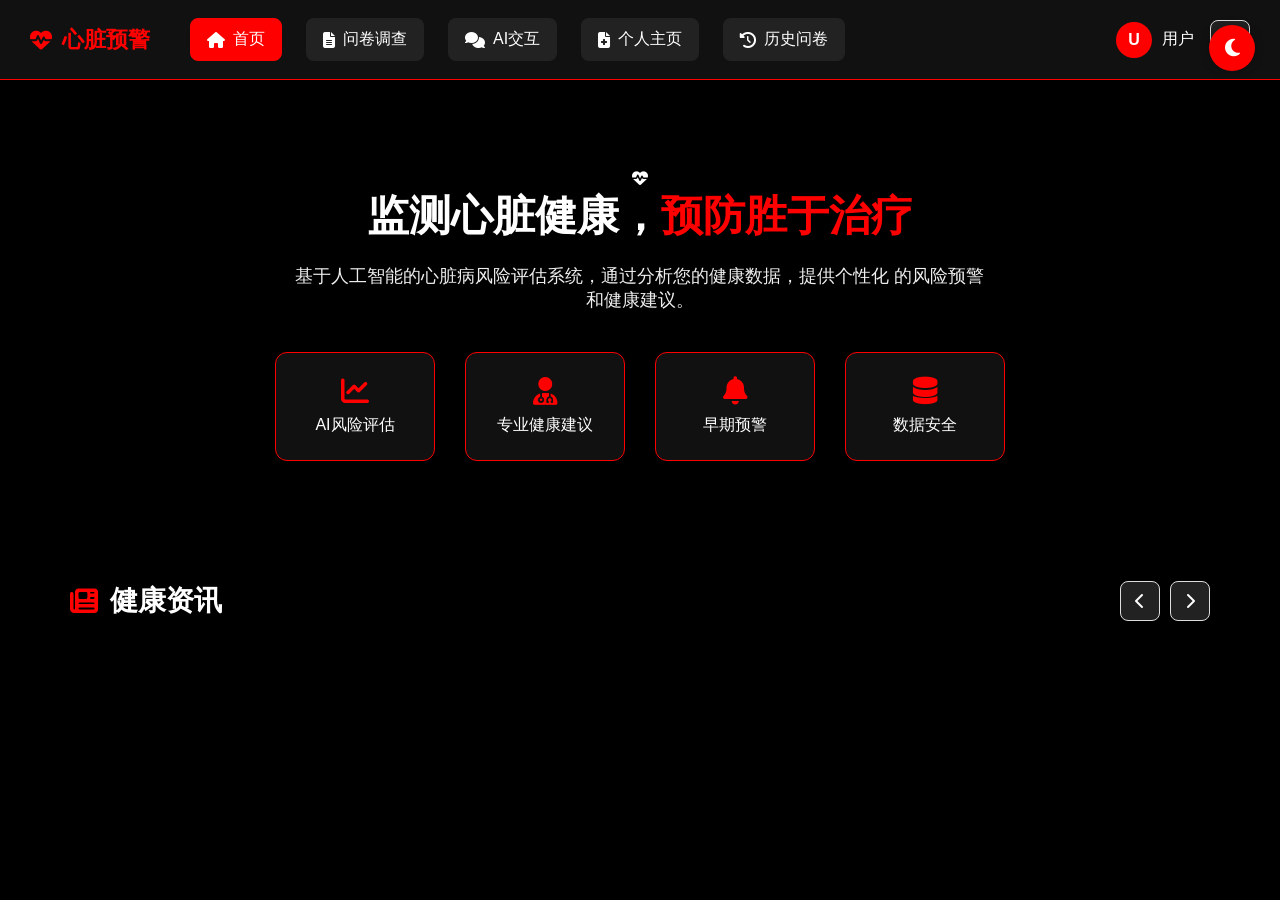
==== commit a665f64f: "update project" ====
--- a/frontend/index.html
+++ b/frontend/index.html
@@ -140,5 +140,56 @@
     </div>
 
     <script src="js/main.js"></script>
+    <script>
+        function getImageUrl(imageUrl) {
+            if (!imageUrl) return 'logo.png';
+            // 如果是代理接口的相对路径，拼接完整的API地址
+            if (imageUrl.startsWith('/api/proxy/image')) {
+                return API_BASE_URL.replace(/\/api$/, '') + imageUrl;
+            }
+            // 如果是绝对路径，直接返回
+            if (imageUrl.startsWith('http')) {
+                return imageUrl;
+            }
+            return 'logo.png';
+        }
+
+        async function loadNews() {
+            try {
+                const result = await getNews();
+                const container = document.getElementById('newsContainer');
+                
+                if (result.code === 200 && result.data) {
+                    let html = '';
+                    result.data.forEach(news => {
+                        const imgSrc = getImageUrl(news.image_url);
+                        html += `
+                            <div class="news-card">
+                                <a href="${news.url}" target="_blank">
+                                    <div class="news-image">
+                                        <img src="${imgSrc}" alt="${news.title}" onerror="this.src='logo.png'">
+                                    </div>
+                                    <div class="news-content">
+                                        <h3>${news.title}</h3>
+                                        <p>${news.content || ''}</p>
+                                        <span class="news-date">${news.publish_time || ''}</span>
+                                    </div>
+                                </a>
+                            </div>
+                        `;
+                    });
+                    container.innerHTML = html;
+                }
+            } catch (error) {
+                console.error('加载新闻失败:', error);
+            }
+        }
+
+        window.onload = function() {
+            initTheme();
+            updateUserDisplay();
+            loadNews();
+        };
+    </script>
 </body>
 </html>
--- a/frontend/css/main.css
+++ b/frontend/css/main.css
@@ -238,16 +238,144 @@
 
 .news-section {
     margin-top: 60px;
+    padding: 0 10px;
 }
 
 .section-header {
     display: flex;
     justify-content: space-between;
     align-items: center;
-    margin-bottom: 20px;
+    margin-bottom: 30px;
 }
 
 .section-title {
-    font-size: 26px;
-    color: var(--text-primary);
+    font-size: 28px;
+    font-weight: bold;
+    color: var(--text-primary);
+    display: flex;
+    align-items: center;
+    gap: 12px;
+}
+
+.section-title i {
+    color: #ff0000;
+}
+
+.news-controls {
+    display: flex;
+    gap: 10px;
+}
+
+.news-scroll {
+    display: flex;
+    gap: 24px;
+    overflow-x: auto;
+    padding: 10px 0 20px;
+    scroll-behavior: smooth;
+    scrollbar-width: thin;
+}
+
+.news-scroll::-webkit-scrollbar {
+    height: 8px;
+}
+
+.news-scroll::-webkit-scrollbar-track {
+    background: var(--input-bg);
+    border-radius: 4px;
+}
+
+.news-scroll::-webkit-scrollbar-thumb {
+    background: var(--border-color);
+    border-radius: 4px;
+}
+
+.news-scroll::-webkit-scrollbar-thumb:hover {
+    background: #ff0000;
+}
+
+.news-card {
+    flex: 0 0 350px;
+    background: var(--card-bg);
+    border-radius: 16px;
+    overflow: hidden;
+    transition: all 0.3s ease;
+    border: 1px solid var(--border-color);
+    cursor: pointer;
+}
+
+.news-card:hover {
+    transform: translateY(-8px);
+    box-shadow: 0 12px 40px rgba(255, 0, 0, 0.15);
+}
+
+.news-card a {
+    text-decoration: none;
+    color: inherit;
+    display: flex;
+    flex-direction: column;
+    height: 100%;
+}
+
+.news-image {
+    width: 100%;
+    height: 200px;
+    overflow: hidden;
+    background: var(--input-bg);
+}
+
+.news-image img {
+    width: 100%;
+    height: 100%;
+    object-fit: cover;
+    transition: transform 0.4s ease;
+}
+
+.news-card:hover .news-image img {
+    transform: scale(1.08);
+}
+
+.news-content {
+    padding: 20px;
+    display: flex;
+    flex-direction: column;
+    gap: 12px;
+    flex-grow: 1;
+}
+
+.news-content h3 {
+    font-size: 18px;
+    font-weight: 600;
+    color: var(--text-primary);
+    line-height: 1.4;
+    display: -webkit-box;
+    -webkit-line-clamp: 2;
+    -webkit-box-orient: vertical;
+    overflow: hidden;
+}
+
+.news-content p {
+    font-size: 14px;
+    color: var(--text-secondary);
+    line-height: 1.6;
+    display: -webkit-box;
+    -webkit-line-clamp: 3;
+    -webkit-box-orient: vertical;
+    overflow: hidden;
+    flex-grow: 1;
+}
+
+.news-date {
+    font-size: 13px;
+    color: var(--text-secondary);
+    display: inline-flex;
+    align-items: center;
+    gap: 6px;
+}
+
+.news-date::before {
+    content: '';
+    width: 4px;
+    height: 4px;
+    background: #ff0000;
+    border-radius: 50%;
 }
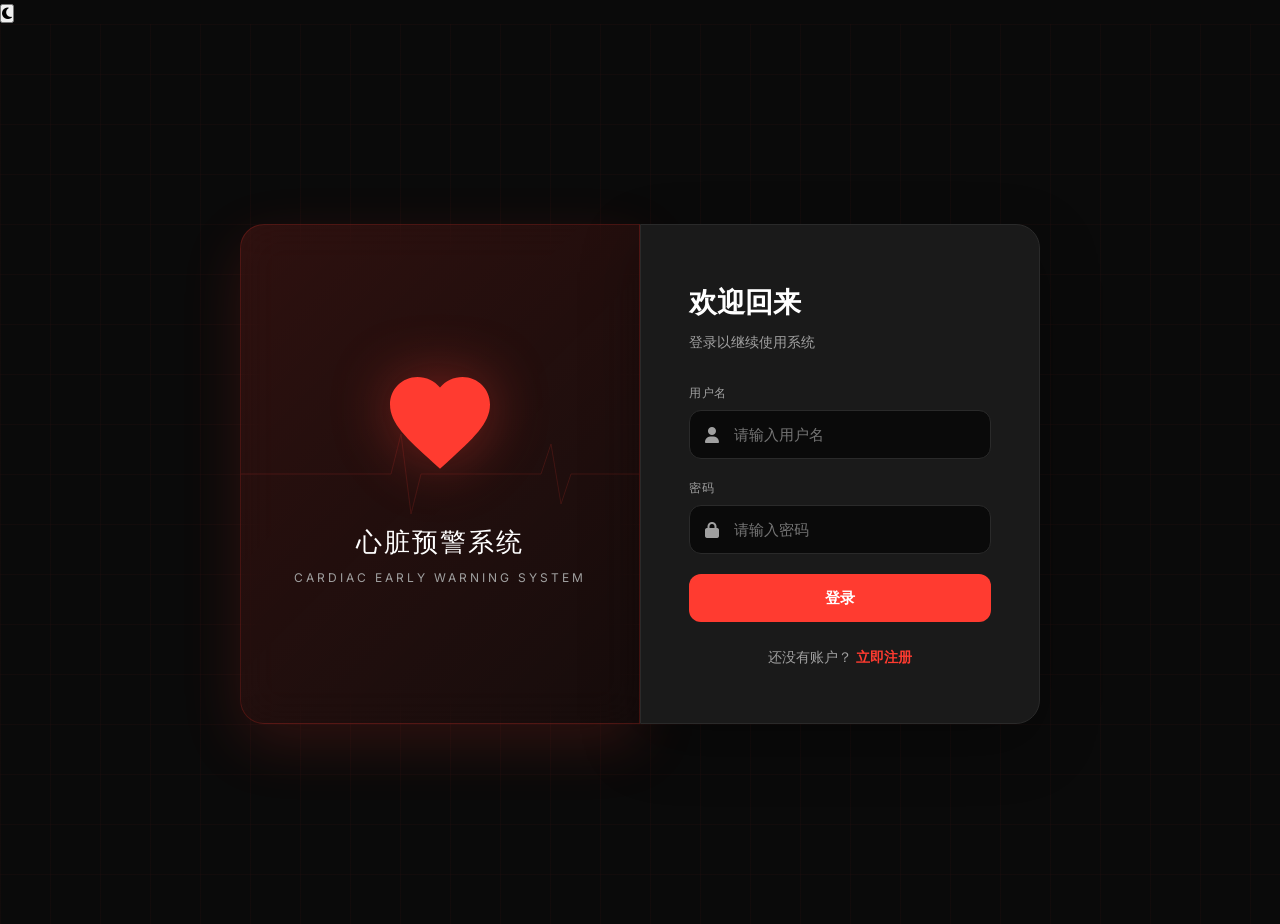
==== commit 5510d3ba: "update web index name" ====
--- a/frontend/index.html
+++ b/frontend/index.html
@@ -3,193 +3,209 @@
 <head>
     <meta charset="UTF-8">
     <meta name="viewport" content="width=device-width, initial-scale=1.0">
-    <title>心脏预警系统</title>
+    <title>登录 - 心脏预警系统</title>
+    <link href="https://fonts.googleapis.com/css2?family=Inter:wght@300;400;500;600;700&display=swap" rel="stylesheet">
     <link rel="stylesheet" href="https://cdnjs.cloudflare.com/ajax/libs/font-awesome/6.4.0/css/all.min.css">
-    <link rel="stylesheet" href="css/main.css">
+    <link rel="stylesheet" href="css/variables.css">
+    <link rel="stylesheet" href="css/auth.css">
 </head>
 <body>
     <div class="toast-container" id="toastContainer"></div>
-
     <button class="theme-toggle" onclick="toggleTheme()">
         <i class="fas fa-moon" id="themeIcon"></i>
     </button>
     
-    <div class="main-app" id="mainApp">
-        <nav class="top-nav">
-            <div class="nav-left">
-                <div class="brand">
-                    <i class="fas fa-heartbeat"></i>
-                    <span>心脏预警</span>
-                </div>
-                <div class="nav-links">
-                    <div class="nav-item active" onclick="window.location.href='index.html'">
-                        <i class="fas fa-home"></i>
-                        <span>首页</span>
-                    </div>
-                    <div class="nav-item" onclick="window.location.href='survey.html'">
-                        <i class="fas fa-file-alt"></i>
-                        <span>问卷调查</span>
-                    </div>
-                    <div class="nav-item" onclick="window.location.href='chat.html'">
-                        <i class="fas fa-comments"></i>
-                        <span>AI交互</span>
-                    </div>
-                    <div class="nav-item" onclick="window.location.href='report.html'">
-                        <i class="fas fa-file-medical"></i>
-                        <span>个人主页</span>
-                    </div>
-                    <div class="nav-item" onclick="window.location.href='history.html'">
-                        <i class="fas fa-history"></i>
-                        <span>历史问卷</span>
-                    </div>
-                </div>
-                <button class="mobile-menu-btn" onclick="toggleMobileMenu()">
-                    <i class="fas fa-bars"></i>
-                </button>
+    <div class="auth-container" id="authPage">
+        <div class="grid-bg"></div>
+        <div class="cards-wrapper" id="cardsWrapper">
+            <div class="card heart-card">
+                <div class="ecg-bg"></div>
+                <div class="pulse-rings">
+                    <div class="ring"></div>
+                    <div class="ring"></div>
+                    <div class="ring"></div>
+                </div>
+                <svg class="heart-svg" viewBox="0 0 24 24">
+                    <path class="heart-path" d="M12 21.35l-1.45-1.32C5.4 15.36 2 12.28 2 8.5 2 5.42 4.42 3 7.5 3c1.74 0 3.41.81 4.5 2.09C13.09 3.81 14.76 3 16.5 3 19.58 3 22 5.42 22 8.5c0 3.78-3.4 6.86-8.55 11.54L12 21.35z"/>
+                </svg>
+                <div class="heart-text">
+                    <h2 id="heartTitle">心脏预警系统</h2>
+                    <p id="heartSubtitle">Cardiac Early Warning System</p>
+                </div>
             </div>
-            <div class="nav-right">
-                <div class="user-menu">
-                    <div class="user-avatar" id="userAvatar">U</div>
-                    <span class="user-name" id="currentUser">用户</span>
-                </div>
-                <button class="btn-icon" onclick="logout()" title="退出登录">
-                    <i class="fas fa-sign-out-alt"></i>
-                </button>
-            </div>
-        </nav>
-        
-        <div class="mobile-menu" id="mobileMenu">
-            <div class="mobile-nav-links">
-                <div class="mobile-nav-item active" onclick="window.location.href='index.html'">
-                    <i class="fas fa-home"></i>
-                    <span>首页</span>
-                </div>
-                <div class="mobile-nav-item" onclick="window.location.href='survey.html'">
-                    <i class="fas fa-file-alt"></i>
-                    <span>问卷调查</span>
-                </div>
-                <div class="mobile-nav-item" onclick="window.location.href='chat.html'">
-                    <i class="fas fa-comments"></i>
-                    <span>AI交互</span>
-                </div>
-                <div class="mobile-nav-item" onclick="window.location.href='report.html'">
-                    <i class="fas fa-file-medical"></i>
-                    <span>体检报告</span>
-                </div>
-                <div class="mobile-nav-item" onclick="window.location.href='history.html'">
-                    <i class="fas fa-history"></i>
-                    <span>历史问卷</span>
-                </div>
-            </div>
-        </div>
-        
-        <div class="content">
-            <div class="page active" id="page-home">
-                <div class="hero-section">
-                    <div class="hero-content">
-                        <div class="hero-icon">
-                            <div class="heart-animation">
-                                <i class="fas fa-heartbeat"></i>
-                            </div>
-                        </div>
-                        <h1 class="hero-title">监测心脏健康，<span>预防胜于治疗</span></h1>
-                        <p class="hero-subtitle">
-                            基于人工智能的心脏病风险评估系统，通过分析您的健康数据，提供个性化
-                            的风险预警和健康建议。
-                        </p>
-                        <div class="hero-features">
-                            <div class="feature-item" onclick="goToChat()">
-                                <i class="fas fa-chart-line"></i>
-                                <span>AI风险评估</span>
-                            </div>
-                            <div class="feature-item">
-                                <i class="fas fa-user-md"></i>
-                                <span>专业健康建议</span>
-                            </div>
-                            <div class="feature-item">
-                                <i class="fas fa-bell"></i>
-                                <span>早期预警</span>
-                            </div>
-                            <div class="feature-item">
-                                <i class="fas fa-database"></i>
-                                <span>数据安全</span>
-                            </div>
-                        </div>
-                    </div>
-                </div>
-                
-                <div class="news-section">
-                    <div class="section-header">
-                        <h2 class="section-title">
-                            <i class="fas fa-newspaper"></i>
-                            健康资讯
-                        </h2>
-                        <div class="news-controls">
-                            <button class="btn-icon" onclick="scrollNews(-1)">
-                                <i class="fas fa-chevron-left"></i>
-                            </button>
-                            <button class="btn-icon" onclick="scrollNews(1)">
-                                <i class="fas fa-chevron-right"></i>
-                            </button>
-                        </div>
-                    </div>
-                    <div class="news-scroll" id="newsContainer"></div>
+            <div class="card form-card">
+                <div class="form-content" id="loginForm">
+                    <div class="form-header">
+                        <h1>欢迎回来</h1>
+                        <p>登录以继续使用系统</p>
+                    </div>
+                    <form onsubmit="handleLogin(event)">
+                        <div class="input-field">
+                            <label>用户名</label>
+                            <div class="input-wrapper">
+                                <i class="fas fa-user"></i>
+                                <input type="text" id="loginUsername" placeholder="请输入用户名" required>
+                            </div>
+                        </div>
+                        <div class="input-field">
+                            <label>密码</label>
+                            <div class="input-wrapper">
+                                <i class="fas fa-lock"></i>
+                                <input type="password" id="loginPassword" placeholder="请输入密码" required>
+                            </div>
+                        </div>
+                        <button type="submit" class="btn-main" id="loginBtn">
+                            <span class="spinner" style="display: none;"></span>
+                            <span>登录</span>
+                        </button>
+                    </form>
+                    <div class="form-switch">
+                        还没有账户？<a onclick="switchToRegister()">立即注册</a>
+                    </div>
+                </div>
+                <div class="form-content hidden" id="registerForm">
+                    <div class="form-header">
+                        <h1>创建账户</h1>
+                        <p>开始您的健康管理之旅</p>
+                    </div>
+                    <form onsubmit="handleRegister(event)">
+                        <div class="input-field">
+                            <label>用户名</label>
+                            <div class="input-wrapper">
+                                <i class="fas fa-user"></i>
+                                <input type="text" id="regUsername" placeholder="请输入用户名" required>
+                            </div>
+                        </div>
+                        <div class="input-field">
+                            <label>密码</label>
+                            <div class="input-wrapper">
+                                <i class="fas fa-lock"></i>
+                                <input type="password" id="regPassword" placeholder="请设置密码" required>
+                            </div>
+                        </div>
+                        <button type="submit" class="btn-main" id="registerBtn">
+                            <span class="spinner" style="display: none;"></span>
+                            <span>创建账户</span>
+                        </button>
+                    </form>
+                    <div class="form-switch">
+                        已有账户？<a onclick="switchToLogin()">立即登录</a>
+                    </div>
                 </div>
             </div>
         </div>
     </div>
-
+    
     <script src="js/main.js"></script>
     <script>
-        function getImageUrl(imageUrl) {
-            if (!imageUrl) return 'logo.png';
-            // 如果是代理接口的相对路径，拼接完整的API地址
-            if (imageUrl.startsWith('/api/proxy/image')) {
-                return API_BASE_URL.replace(/\/api$/, '') + imageUrl;
-            }
-            // 如果是绝对路径，直接返回
-            if (imageUrl.startsWith('http')) {
-                return imageUrl;
-            }
-            return 'logo.png';
-        }
-
-        async function loadNews() {
+      
+        document.addEventListener('DOMContentLoaded', () => {
+            initTheme();
+        });
+
+        function updateThemeIcon(theme) {
+            const icon = document.getElementById('themeIcon');
+            icon.className = theme === 'dark' ? 'fas fa-sun' : 'fas fa-moon';
+        }
+
+        function switchToRegister() {
+            const wrapper = document.getElementById('cardsWrapper');
+            wrapper.classList.add('register-mode');
+
+            document.getElementById('loginForm').classList.add('hidden');
+            document.getElementById('registerForm').classList.remove('hidden');
+
+            setTimeout(() => {
+                document.getElementById('heartTitle').textContent = '加入我们';
+                document.getElementById('heartSubtitle').textContent = 'Protect Your Heart';
+            }, 300);
+
+            document.getElementById('loginUsername').value = '';
+            document.getElementById('loginPassword').value = '';
+        }
+
+        function switchToLogin() {
+            const wrapper = document.getElementById('cardsWrapper');
+            wrapper.classList.remove('register-mode');
+
+            document.getElementById('registerForm').classList.add('hidden');
+            document.getElementById('loginForm').classList.remove('hidden');
+
+            setTimeout(() => {
+                document.getElementById('heartTitle').textContent = '心脏预警系统';
+                document.getElementById('heartSubtitle').textContent = 'Cardiac Early Warning System';
+            }, 300);
+
+            document.getElementById('regUsername').value = '';
+            document.getElementById('regPassword').value = '';
+        }
+
+        
+        async function handleLogin(e) {
+            e.preventDefault();
+            const btn = document.getElementById('loginBtn');
+            const username = document.getElementById('loginUsername').value;
+            const password = document.getElementById('loginPassword').value;
+
+            btn.disabled = true;
+            btn.querySelector('.spinner').style.display = 'inline-block';
+            btn.querySelector('span:last-child').textContent = '登录中...';
+
             try {
-                const result = await getNews();
-                const container = document.getElementById('newsContainer');
+                const result = await login(username, password);
                 
-                if (result.code === 200 && result.data) {
-                    let html = '';
-                    result.data.forEach(news => {
-                        const imgSrc = getImageUrl(news.image_url);
-                        html += `
-                            <div class="news-card">
-                                <a href="${news.url}" target="_blank">
-                                    <div class="news-image">
-                                        <img src="${imgSrc}" alt="${news.title}" onerror="this.src='logo.png'">
-                                    </div>
-                                    <div class="news-content">
-                                        <h3>${news.title}</h3>
-                                        <p>${news.content || ''}</p>
-                                        <span class="news-date">${news.publish_time || ''}</span>
-                                    </div>
-                                </a>
-                            </div>
-                        `;
-                    });
-                    container.innerHTML = html;
+                if (result.code === 200) {
+                    setCurrentUser(username);
+                    showToast('登录成功！', 'success');
+                    
+                    setTimeout(() => {
+                        window.location.href = 'index.html';
+                    }, 800);
+                } else {
+                    showToast(result.message || '登录失败', 'error');
                 }
             } catch (error) {
-                console.error('加载新闻失败:', error);
+                showToast(error.message || '登录失败，请稍后重试', 'error');
+            } finally {
+                setTimeout(() => {
+                    btn.disabled = false;
+                    btn.querySelector('.spinner').style.display = 'none';
+                    btn.querySelector('span:last-child').textContent = '登录';
+                }, 800);
             }
         }
 
-        window.onload = function() {
-            initTheme();
-            updateUserDisplay();
-            loadNews();
-        };
+        async function handleRegister(e) {
+            e.preventDefault();
+            const btn = document.getElementById('registerBtn');
+            const username = document.getElementById('regUsername').value;
+            const password = document.getElementById('regPassword').value;
+
+            btn.disabled = true;
+            btn.querySelector('.spinner').style.display = 'inline-block';
+            btn.querySelector('span:last-child').textContent = '注册中...';
+
+            try {
+                const result = await register(username, password);
+                
+                if (result.code === 200) {
+                    showToast('注册成功！请登录', 'success');
+                    setTimeout(() => {
+                        switchToLogin();
+                    }, 1000);
+                } else {
+                    showToast(result.message || '注册失败', 'error');
+                }
+            } catch (error) {
+                showToast(error.message || '注册失败，请稍后重试', 'error');
+            } finally {
+                setTimeout(() => {
+                    btn.disabled = false;
+                    btn.querySelector('.spinner').style.display = 'none';
+                    btn.querySelector('span:last-child').textContent = '创建账户';
+                }, 1000);
+            }
+        }
     </script>
 </body>
-</html>+</html>
--- a/frontend/css/variables.css
+++ b/frontend/css/variables.css
@@ -0,0 +1,55 @@
+:root {
+    --bg-primary: #0a0a0a;
+    --bg-secondary: #141414;
+    --bg-card: #1a1a1a;
+    --bg-hover: #242424;
+    --accent: #ff3b30;
+    --accent-secondary: #ff6b6b;
+    --accent-glow: rgba(255, 59, 48, 0.4);
+    --text-primary: #ffffff;
+    --text-secondary: #a0a0a0;
+    --text-muted: #666666;
+    --border: #2a2a2a;
+    --success: #30d158;
+    --warning: #ff9f0a;
+    --error: #ff3b30;
+    --transition: all 0.4s cubic-bezier(0.4, 0, 0.2, 1);
+}
+
+[data-theme="light"] {
+    --bg-primary: #f5f5f7;
+    --bg-secondary: #ffffff;
+    --bg-card: #ffffff;
+    --bg-hover: #f0f0f0;
+    --accent: #ff3b30;
+    --accent-secondary: #ff6b6b;
+    --accent-glow: rgba(255, 59, 48, 0.2);
+    --text-primary: #1a1a1a;
+    --text-secondary: #666666;
+    --text-muted: #999999;
+    --border: #e0e0e0;
+}
+
+* {
+    margin: 0;
+    padding: 0;
+    box-sizing: border-box;
+}
+
+body {
+    font-family: 'Inter', -apple-system, BlinkMacSystemFont, sans-serif;
+    background: var(--bg-primary);
+    color: var(--text-primary);
+    line-height: 1.5;
+    overflow-x: hidden;
+    transition: var(--transition);
+}
+
+@keyframes fadeIn {
+    from { opacity: 0; transform: translateY(10px); }
+    to { opacity: 1; transform: translateY(0); }
+}
+
+@keyframes spin {
+    to { transform: rotate(360deg); }
+}
--- a/frontend/css/auth.css
+++ b/frontend/css/auth.css
@@ -0,0 +1,345 @@
+.auth-container {
+    height: 100vh;
+    display: flex;
+    align-items: center;
+    justify-content: center;
+    position: relative;
+    overflow: hidden;
+    background: var(--bg-primary);
+}
+
+.grid-bg {
+    position: absolute;
+    inset: 0;
+    background-image:
+        linear-gradient(rgba(255, 59, 48, 0.03) 1px, transparent 1px),
+        linear-gradient(90deg, rgba(255, 59, 48, 0.03) 1px, transparent 1px);
+    background-size: 50px 50px;
+    animation: gridMove 20s linear infinite;
+}
+
+[data-theme="light"] .grid-bg {
+    background-image:
+        linear-gradient(rgba(255, 59, 48, 0.05) 1px, transparent 1px),
+        linear-gradient(90deg, rgba(255, 59, 48, 0.05) 1px, transparent 1px);
+}
+
+@keyframes gridMove {
+    0% { transform: translate(0, 0); }
+    100% { transform: translate(50px, 50px); }
+}
+
+.cards-wrapper {
+    position: relative;
+    width: 800px;
+    height: 500px;
+    display: flex;
+    z-index: 10;
+}
+
+.card {
+    width: 400px;
+    height: 500px;
+    position: absolute;
+    top: 0;
+    transition: transform 0.6s cubic-bezier(0.4, 0, 0.2, 1), 
+                left 0.6s cubic-bezier(0.4, 0, 0.2, 1),
+                right 0.6s cubic-bezier(0.4, 0, 0.2, 1),
+                border-radius 0.6s cubic-bezier(0.4, 0, 0.2, 1);
+    overflow: hidden;
+}
+
+.heart-card {
+    background: linear-gradient(135deg, rgba(255, 59, 48, 0.15) 0%, rgba(255, 59, 48, 0.05) 100%);
+    backdrop-filter: blur(20px);
+    border: 1px solid rgba(255, 59, 48, 0.2);
+    display: flex;
+    flex-direction: column;
+    justify-content: center;
+    align-items: center;
+    position: relative;
+    left: 0;
+    border-radius: 24px 0 0 24px;
+    box-shadow: 0 20px 60px rgba(255, 59, 48, 0.15);
+}
+
+[data-theme="light"] .heart-card {
+    background: linear-gradient(135deg, rgba(255, 59, 48, 0.1) 0%, rgba(255, 255, 255, 0.8) 100%);
+    border: 1px solid rgba(255, 59, 48, 0.15);
+}
+
+.ecg-bg {
+    position: absolute;
+    inset: 0;
+    opacity: 0.15;
+    background: url("data:image/svg+xml,%3Csvg xmlns='http://www.w3.org/2000/svg' viewBox='0 0 1200 200'%3E%3Cpath d='M0,100 L300,100 L320,20 L340,180 L360,100 L600,100 L620,40 L640,160 L660,100 L900,100 L920,30 L940,170 L960,100 L1200,100' stroke='%23ff3b30' stroke-width='2' fill='none'/%3E%3C/svg%3E") repeat-x;
+    background-size: 600px 100%;
+    animation: ecgMove 3s linear infinite;
+}
+
+@keyframes ecgMove {
+    0% { background-position: 0 50%; }
+    100% { background-position: 600px 50%; }
+}
+
+.pulse-rings {
+    position: absolute;
+    width: 280px;
+    height: 280px;
+}
+
+.ring {
+    position: absolute;
+    inset: 0;
+    border: 2px solid var(--accent);
+    border-radius: 50%;
+    opacity: 0;
+    animation: pulseRing 3s ease-out infinite;
+}
+
+.ring:nth-child(2) { animation-delay: 1s; }
+.ring:nth-child(3) { animation-delay: 2s; }
+
+@keyframes pulseRing {
+    0% { transform: scale(0.5); opacity: 0.8; }
+    100% { transform: scale(1.5); opacity: 0; }
+}
+
+.heart-svg {
+    width: 120px;
+    height: 120px;
+    animation: heartbeat 2s ease-in-out infinite;
+    filter: drop-shadow(0 0 30px var(--accent-glow));
+    z-index: 2;
+}
+
+@keyframes heartbeat {
+    0%, 100% { transform: scale(1); }
+    15% { transform: scale(1.08); }
+    30% { transform: scale(1); }
+    45% { transform: scale(1.04); }
+    60% { transform: scale(1); }
+}
+
+.heart-path { fill: var(--accent); }
+
+.heart-text {
+    margin-top: 40px;
+    text-align: center;
+    z-index: 2;
+}
+
+.heart-text h2 {
+    font-size: 26px;
+    font-weight: 300;
+    letter-spacing: 2px;
+    margin-bottom: 8px;
+}
+
+.heart-text p {
+    color: var(--text-secondary);
+    font-size: 12px;
+    letter-spacing: 3px;
+    text-transform: uppercase;
+}
+
+.form-card {
+    background: var(--bg-card);
+    border: 1px solid var(--border);
+    right: 0;
+    display: flex;
+    flex-direction: column;
+    justify-content: center;
+    padding: 48px;
+    border-radius: 0 24px 24px 0;
+    box-shadow: 0 20px 60px rgba(0,0,0,0.3);
+}
+
+[data-theme="light"] .form-card {
+    box-shadow: 0 20px 60px rgba(0,0,0,0.1);
+}
+
+.cards-wrapper.register-mode .heart-card {
+    left: 400px;
+    border-radius: 0 24px 24px 0;
+}
+
+.cards-wrapper.register-mode .form-card {
+    right: 400px;
+    border-radius: 24px 0 0 24px;
+}
+
+.form-content {
+    width: 100%;
+    transition: opacity 0.3s ease;
+}
+
+.form-content.hidden {
+    display: none;
+}
+
+.form-header {
+    margin-bottom: 32px;
+}
+
+.form-header h1 {
+    font-size: 28px;
+    font-weight: 600;
+    margin-bottom: 8px;
+}
+
+.form-header p {
+    color: var(--text-secondary);
+    font-size: 14px;
+}
+
+.input-field {
+    margin-bottom: 20px;
+}
+
+.input-field label {
+    display: block;
+    font-size: 12px;
+    font-weight: 500;
+    text-transform: uppercase;
+    letter-spacing: 0.5px;
+    color: var(--text-secondary);
+    margin-bottom: 8px;
+}
+
+.input-wrapper {
+    position: relative;
+}
+
+.input-wrapper i {
+    position: absolute;
+    left: 16px;
+    top: 50%;
+    transform: translateY(-50%);
+    color: var(--text-secondary);
+}
+
+.input-field input {
+    width: 100%;
+    padding: 14px 16px 14px 44px;
+    background: var(--bg-primary);
+    border: 1px solid var(--border);
+    border-radius: 12px;
+    color: var(--text-primary);
+    font-size: 15px;
+    outline: none;
+    transition: var(--transition);
+    font-family: inherit;
+}
+
+.input-field input:focus {
+    border-color: var(--accent);
+    box-shadow: 0 0 0 3px var(--accent-glow);
+}
+
+.btn-main {
+    width: 100%;
+    padding: 14px;
+    background: var(--accent);
+    color: white;
+    border: none;
+    border-radius: 12px;
+    font-size: 15px;
+    font-weight: 600;
+    cursor: pointer;
+    transition: var(--transition);
+    margin-top: 10px;
+    display: flex;
+    align-items: center;
+    justify-content: center;
+    gap: 8px;
+    font-family: inherit;
+}
+
+.btn-main:hover {
+    background: var(--accent-secondary);
+    transform: translateY(-2px);
+    box-shadow: 0 8px 25px var(--accent-glow);
+}
+
+.btn-main:disabled {
+    opacity: 0.6;
+    cursor: not-allowed;
+    transform: none;
+}
+
+.spinner {
+    width: 18px;
+    height: 18px;
+    border: 2px solid rgba(255,255,255,0.3);
+    border-top-color: white;
+    border-radius: 50%;
+    animation: spin 0.8s linear infinite;
+}
+
+.form-switch {
+    margin-top: 24px;
+    text-align: center;
+    color: var(--text-secondary);
+    font-size: 14px;
+}
+
+.form-switch a {
+    color: var(--accent);
+    text-decoration: none;
+    font-weight: 600;
+    cursor: pointer;
+    margin-left: 4px;
+    transition: opacity 0.2s;
+}
+
+.form-switch a:hover {
+    opacity: 0.8;
+    text-decoration: underline;
+}
+
+@media (max-width: 850px) {
+    .cards-wrapper {
+        width: 90%;
+        max-width: 400px;
+        height: auto;
+        flex-direction: column;
+    }
+
+    .card {
+        position: relative;
+        width: 100%;
+        left: auto !important;
+        right: auto !important;
+    }
+
+    .heart-card {
+        height: 280px;
+        margin-bottom: 20px;
+    }
+
+    .form-card {
+        height: auto;
+        min-height: 400px;
+    }
+
+    .cards-wrapper.register-mode .heart-card,
+    .cards-wrapper.register-mode .form-card {
+        left: auto !important;
+        right: auto !important;
+    }
+
+    .cards-wrapper.register-mode {
+        transform: none;
+    }
+
+    .cards-wrapper.register-mode .heart-card {
+        order: 2;
+        margin-bottom: 0;
+        margin-top: 20px;
+    }
+
+    .cards-wrapper.register-mode .form-card {
+        order: 1;
+    }
+}
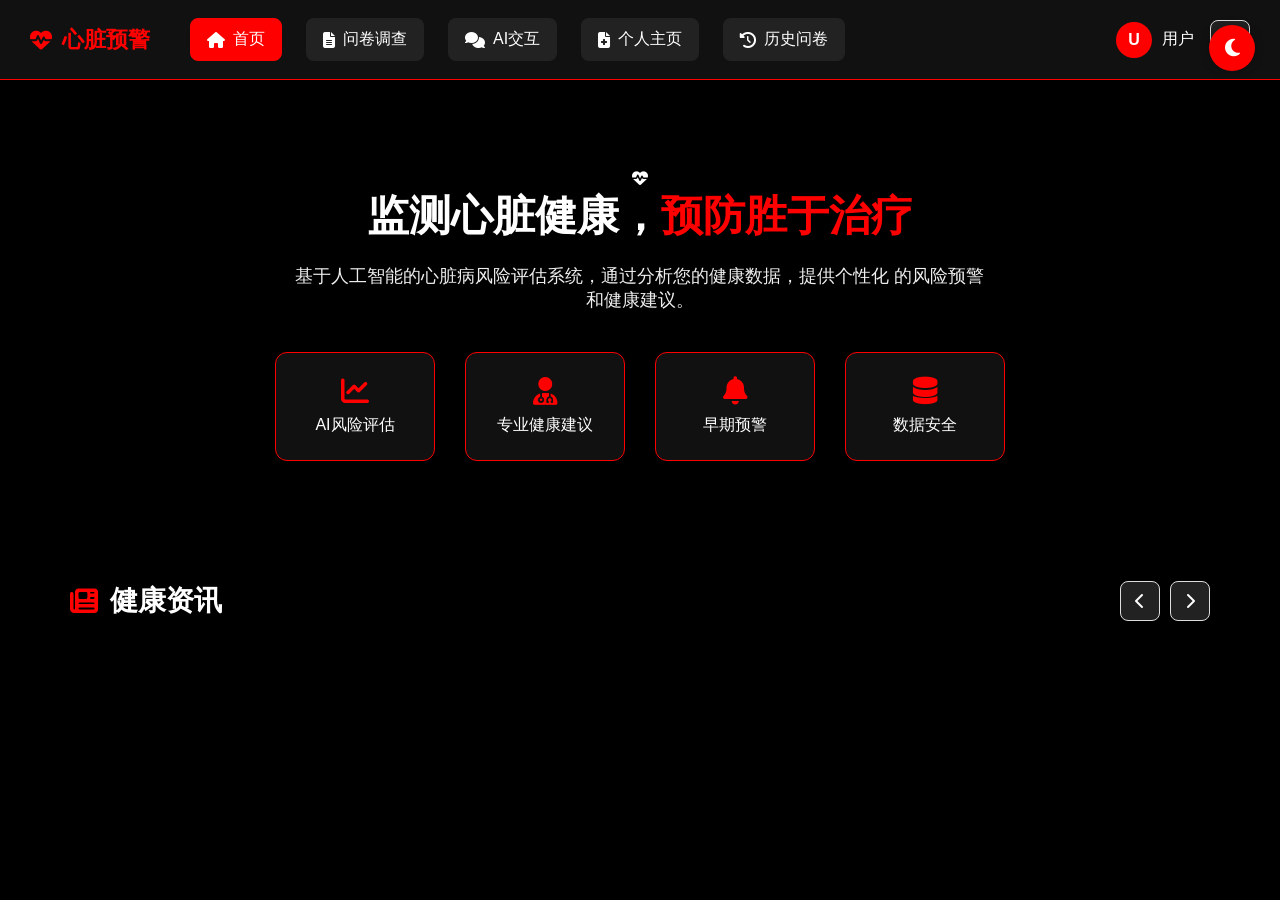
==== commit b57b31e6: "update index.html and login.html" ====
--- a/frontend/index.html
+++ b/frontend/index.html
@@ -3,209 +3,193 @@
 <head>
     <meta charset="UTF-8">
     <meta name="viewport" content="width=device-width, initial-scale=1.0">
-    <title>登录 - 心脏预警系统</title>
-    <link href="https://fonts.googleapis.com/css2?family=Inter:wght@300;400;500;600;700&display=swap" rel="stylesheet">
+    <title>心脏预警系统</title>
     <link rel="stylesheet" href="https://cdnjs.cloudflare.com/ajax/libs/font-awesome/6.4.0/css/all.min.css">
-    <link rel="stylesheet" href="css/variables.css">
-    <link rel="stylesheet" href="css/auth.css">
+    <link rel="stylesheet" href="css/main.css">
 </head>
 <body>
     <div class="toast-container" id="toastContainer"></div>
+
     <button class="theme-toggle" onclick="toggleTheme()">
         <i class="fas fa-moon" id="themeIcon"></i>
     </button>
     
-    <div class="auth-container" id="authPage">
-        <div class="grid-bg"></div>
-        <div class="cards-wrapper" id="cardsWrapper">
-            <div class="card heart-card">
-                <div class="ecg-bg"></div>
-                <div class="pulse-rings">
-                    <div class="ring"></div>
-                    <div class="ring"></div>
-                    <div class="ring"></div>
+    <div class="main-app" id="mainApp">
+        <nav class="top-nav">
+            <div class="nav-left">
+                <div class="brand">
+                    <i class="fas fa-heartbeat"></i>
+                    <span>心脏预警</span>
                 </div>
-                <svg class="heart-svg" viewBox="0 0 24 24">
-                    <path class="heart-path" d="M12 21.35l-1.45-1.32C5.4 15.36 2 12.28 2 8.5 2 5.42 4.42 3 7.5 3c1.74 0 3.41.81 4.5 2.09C13.09 3.81 14.76 3 16.5 3 19.58 3 22 5.42 22 8.5c0 3.78-3.4 6.86-8.55 11.54L12 21.35z"/>
-                </svg>
-                <div class="heart-text">
-                    <h2 id="heartTitle">心脏预警系统</h2>
-                    <p id="heartSubtitle">Cardiac Early Warning System</p>
+                <div class="nav-links">
+                    <div class="nav-item active" onclick="window.location.href='index.html'">
+                        <i class="fas fa-home"></i>
+                        <span>首页</span>
+                    </div>
+                    <div class="nav-item" onclick="window.location.href='survey.html'">
+                        <i class="fas fa-file-alt"></i>
+                        <span>问卷调查</span>
+                    </div>
+                    <div class="nav-item" onclick="window.location.href='chat.html'">
+                        <i class="fas fa-comments"></i>
+                        <span>AI交互</span>
+                    </div>
+                    <div class="nav-item" onclick="window.location.href='report.html'">
+                        <i class="fas fa-file-medical"></i>
+                        <span>个人主页</span>
+                    </div>
+                    <div class="nav-item" onclick="window.location.href='history.html'">
+                        <i class="fas fa-history"></i>
+                        <span>历史问卷</span>
+                    </div>
+                </div>
+                <button class="mobile-menu-btn" onclick="toggleMobileMenu()">
+                    <i class="fas fa-bars"></i>
+                </button>
+            </div>
+            <div class="nav-right">
+                <div class="user-menu">
+                    <div class="user-avatar" id="userAvatar">U</div>
+                    <span class="user-name" id="currentUser">用户</span>
+                </div>
+                <button class="btn-icon" onclick="logout()" title="退出登录">
+                    <i class="fas fa-sign-out-alt"></i>
+                </button>
+            </div>
+        </nav>
+        
+        <div class="mobile-menu" id="mobileMenu">
+            <div class="mobile-nav-links">
+                <div class="mobile-nav-item active" onclick="window.location.href='index.html'">
+                    <i class="fas fa-home"></i>
+                    <span>首页</span>
+                </div>
+                <div class="mobile-nav-item" onclick="window.location.href='survey.html'">
+                    <i class="fas fa-file-alt"></i>
+                    <span>问卷调查</span>
+                </div>
+                <div class="mobile-nav-item" onclick="window.location.href='chat.html'">
+                    <i class="fas fa-comments"></i>
+                    <span>AI交互</span>
+                </div>
+                <div class="mobile-nav-item" onclick="window.location.href='report.html'">
+                    <i class="fas fa-file-medical"></i>
+                    <span>体检报告</span>
+                </div>
+                <div class="mobile-nav-item" onclick="window.location.href='history.html'">
+                    <i class="fas fa-history"></i>
+                    <span>历史问卷</span>
                 </div>
             </div>
-            <div class="card form-card">
-                <div class="form-content" id="loginForm">
-                    <div class="form-header">
-                        <h1>欢迎回来</h1>
-                        <p>登录以继续使用系统</p>
-                    </div>
-                    <form onsubmit="handleLogin(event)">
-                        <div class="input-field">
-                            <label>用户名</label>
-                            <div class="input-wrapper">
-                                <i class="fas fa-user"></i>
-                                <input type="text" id="loginUsername" placeholder="请输入用户名" required>
+        </div>
+        
+        <div class="content">
+            <div class="page active" id="page-home">
+                <div class="hero-section">
+                    <div class="hero-content">
+                        <div class="hero-icon">
+                            <div class="heart-animation">
+                                <i class="fas fa-heartbeat"></i>
                             </div>
                         </div>
-                        <div class="input-field">
-                            <label>密码</label>
-                            <div class="input-wrapper">
-                                <i class="fas fa-lock"></i>
-                                <input type="password" id="loginPassword" placeholder="请输入密码" required>
+                        <h1 class="hero-title">监测心脏健康，<span>预防胜于治疗</span></h1>
+                        <p class="hero-subtitle">
+                            基于人工智能的心脏病风险评估系统，通过分析您的健康数据，提供个性化
+                            的风险预警和健康建议。
+                        </p>
+                        <div class="hero-features">
+                            <div class="feature-item" onclick="goToChat()">
+                                <i class="fas fa-chart-line"></i>
+                                <span>AI风险评估</span>
+                            </div>
+                            <div class="feature-item">
+                                <i class="fas fa-user-md"></i>
+                                <span>专业健康建议</span>
+                            </div>
+                            <div class="feature-item">
+                                <i class="fas fa-bell"></i>
+                                <span>早期预警</span>
+                            </div>
+                            <div class="feature-item">
+                                <i class="fas fa-database"></i>
+                                <span>数据安全</span>
                             </div>
                         </div>
-                        <button type="submit" class="btn-main" id="loginBtn">
-                            <span class="spinner" style="display: none;"></span>
-                            <span>登录</span>
-                        </button>
-                    </form>
-                    <div class="form-switch">
-                        还没有账户？<a onclick="switchToRegister()">立即注册</a>
                     </div>
                 </div>
-                <div class="form-content hidden" id="registerForm">
-                    <div class="form-header">
-                        <h1>创建账户</h1>
-                        <p>开始您的健康管理之旅</p>
+                
+                <div class="news-section">
+                    <div class="section-header">
+                        <h2 class="section-title">
+                            <i class="fas fa-newspaper"></i>
+                            健康资讯
+                        </h2>
+                        <div class="news-controls">
+                            <button class="btn-icon" onclick="scrollNews(-1)">
+                                <i class="fas fa-chevron-left"></i>
+                            </button>
+                            <button class="btn-icon" onclick="scrollNews(1)">
+                                <i class="fas fa-chevron-right"></i>
+                            </button>
+                        </div>
                     </div>
-                    <form onsubmit="handleRegister(event)">
-                        <div class="input-field">
-                            <label>用户名</label>
-                            <div class="input-wrapper">
-                                <i class="fas fa-user"></i>
-                                <input type="text" id="regUsername" placeholder="请输入用户名" required>
-                            </div>
-                        </div>
-                        <div class="input-field">
-                            <label>密码</label>
-                            <div class="input-wrapper">
-                                <i class="fas fa-lock"></i>
-                                <input type="password" id="regPassword" placeholder="请设置密码" required>
-                            </div>
-                        </div>
-                        <button type="submit" class="btn-main" id="registerBtn">
-                            <span class="spinner" style="display: none;"></span>
-                            <span>创建账户</span>
-                        </button>
-                    </form>
-                    <div class="form-switch">
-                        已有账户？<a onclick="switchToLogin()">立即登录</a>
-                    </div>
+                    <div class="news-scroll" id="newsContainer"></div>
                 </div>
             </div>
         </div>
     </div>
-    
+
     <script src="js/main.js"></script>
     <script>
-      
-        document.addEventListener('DOMContentLoaded', () => {
-            initTheme();
-        });
-
-        function updateThemeIcon(theme) {
-            const icon = document.getElementById('themeIcon');
-            icon.className = theme === 'dark' ? 'fas fa-sun' : 'fas fa-moon';
+        function getImageUrl(imageUrl) {
+            if (!imageUrl) return 'logo.png';
+            // 如果是代理接口的相对路径，拼接完整的API地址
+            if (imageUrl.startsWith('/api/proxy/image')) {
+                return API_BASE_URL.replace(/\/api$/, '') + imageUrl;
+            }
+            // 如果是绝对路径，直接返回
+            if (imageUrl.startsWith('http')) {
+                return imageUrl;
+            }
+            return 'logo.png';
         }
 
-        function switchToRegister() {
-            const wrapper = document.getElementById('cardsWrapper');
-            wrapper.classList.add('register-mode');
-
-            document.getElementById('loginForm').classList.add('hidden');
-            document.getElementById('registerForm').classList.remove('hidden');
-
-            setTimeout(() => {
-                document.getElementById('heartTitle').textContent = '加入我们';
-                document.getElementById('heartSubtitle').textContent = 'Protect Your Heart';
-            }, 300);
-
-            document.getElementById('loginUsername').value = '';
-            document.getElementById('loginPassword').value = '';
-        }
-
-        function switchToLogin() {
-            const wrapper = document.getElementById('cardsWrapper');
-            wrapper.classList.remove('register-mode');
-
-            document.getElementById('registerForm').classList.add('hidden');
-            document.getElementById('loginForm').classList.remove('hidden');
-
-            setTimeout(() => {
-                document.getElementById('heartTitle').textContent = '心脏预警系统';
-                document.getElementById('heartSubtitle').textContent = 'Cardiac Early Warning System';
-            }, 300);
-
-            document.getElementById('regUsername').value = '';
-            document.getElementById('regPassword').value = '';
-        }
-
-        
-        async function handleLogin(e) {
-            e.preventDefault();
-            const btn = document.getElementById('loginBtn');
-            const username = document.getElementById('loginUsername').value;
-            const password = document.getElementById('loginPassword').value;
-
-            btn.disabled = true;
-            btn.querySelector('.spinner').style.display = 'inline-block';
-            btn.querySelector('span:last-child').textContent = '登录中...';
-
+        async function loadNews() {
             try {
-                const result = await login(username, password);
+                const result = await getNews();
+                const container = document.getElementById('newsContainer');
                 
-                if (result.code === 200) {
-                    setCurrentUser(username);
-                    showToast('登录成功！', 'success');
-                    
-                    setTimeout(() => {
-                        window.location.href = 'index.html';
-                    }, 800);
-                } else {
-                    showToast(result.message || '登录失败', 'error');
+                if (result.code === 200 && result.data) {
+                    let html = '';
+                    result.data.forEach(news => {
+                        const imgSrc = getImageUrl(news.image_url);
+                        html += `
+                            <div class="news-card">
+                                <a href="${news.url}" target="_blank">
+                                    <div class="news-image">
+                                        <img src="${imgSrc}" alt="${news.title}" onerror="this.src='logo.png'">
+                                    </div>
+                                    <div class="news-content">
+                                        <h3>${news.title}</h3>
+                                        <p>${news.content || ''}</p>
+                                        <span class="news-date">${news.publish_time || ''}</span>
+                                    </div>
+                                </a>
+                            </div>
+                        `;
+                    });
+                    container.innerHTML = html;
                 }
             } catch (error) {
-                showToast(error.message || '登录失败，请稍后重试', 'error');
-            } finally {
-                setTimeout(() => {
-                    btn.disabled = false;
-                    btn.querySelector('.spinner').style.display = 'none';
-                    btn.querySelector('span:last-child').textContent = '登录';
-                }, 800);
+                console.error('加载新闻失败:', error);
             }
         }
 
-        async function handleRegister(e) {
-            e.preventDefault();
-            const btn = document.getElementById('registerBtn');
-            const username = document.getElementById('regUsername').value;
-            const password = document.getElementById('regPassword').value;
-
-            btn.disabled = true;
-            btn.querySelector('.spinner').style.display = 'inline-block';
-            btn.querySelector('span:last-child').textContent = '注册中...';
-
-            try {
-                const result = await register(username, password);
-                
-                if (result.code === 200) {
-                    showToast('注册成功！请登录', 'success');
-                    setTimeout(() => {
-                        switchToLogin();
-                    }, 1000);
-                } else {
-                    showToast(result.message || '注册失败', 'error');
-                }
-            } catch (error) {
-                showToast(error.message || '注册失败，请稍后重试', 'error');
-            } finally {
-                setTimeout(() => {
-                    btn.disabled = false;
-                    btn.querySelector('.spinner').style.display = 'none';
-                    btn.querySelector('span:last-child').textContent = '创建账户';
-                }, 1000);
-            }
-        }
+        window.onload = function() {
+            initTheme();
+            updateUserDisplay();
+            loadNews();
+        };
     </script>
 </body>
-</html>
+</html>
--- a/frontend/css/main.css
+++ b/frontend/css/main.css
@@ -0,0 +1,381 @@
+:root {
+    --body-bg: #000;
+    --card-bg: #111;
+    --text-primary: #fff;
+    --text-secondary: #eee;
+    --input-bg: #222;
+    --border-color: #ff0000;
+    --hover-bg: #333;
+    --btn-bg: #ff0000;
+    --btn-text: #fff;
+}
+
+html[data-theme="light"] {
+    --body-bg: #ffffff;
+    --card-bg: #f9f9f9;
+    --text-primary: #000000;
+    --text-secondary: #333333;
+    --input-bg: #f0f0f0;
+    --border-color: #ff0000;
+    --hover-bg: #ffe5e5;
+    --btn-bg: #ff0000;
+    --btn-text: #ffffff;
+}
+
+* {
+    margin: 0;
+    padding: 0;
+    box-sizing: border-box;
+    font-family: "Microsoft YaHei", sans-serif;
+}
+
+body {
+    background-color: var(--body-bg) !important;
+    color: var(--text-primary) !important;
+    transition: all 0.3s ease;
+    overflow-x: hidden;
+}
+
+.theme-toggle {
+    position: fixed;
+    top: 25px;
+    right: 25px;
+    width: 46px;
+    height: 46px;
+    border-radius: 50%;
+    background: #ff0000;
+    color: white;
+    border: none;
+    font-size: 20px;
+    cursor: pointer;
+    display: flex;
+    align-items: center;
+    justify-content: center;
+    z-index: 9999;
+    box-shadow: 0 0 10px rgba(0, 0, 0, 0.3);
+}
+
+.top-nav {
+    display: flex;
+    justify-content: space-between;
+    align-items: center;
+    padding: 18px 30px;
+    background: var(--card-bg);
+    border-bottom: 1px solid var(--border-color);
+}
+
+.nav-left {
+    display: flex;
+    align-items: center;
+    gap: 40px;
+}
+
+.brand {
+    display: flex;
+    align-items: center;
+    gap: 10px;
+    font-size: 22px;
+    font-weight: bold;
+    color: #ff0000;
+}
+
+.nav-links {
+    display: flex;
+    gap: 24px;
+}
+
+.nav-item {
+    display: flex;
+    align-items: center;
+    gap: 8px;
+    padding: 10px 16px;
+    border-radius: 8px;
+    cursor: pointer;
+    font-weight: 500;
+    transition: 0.2s;
+    background: var(--input-bg);
+    color: var(--text-primary);
+    border: 1px solid transparent;
+}
+
+.nav-item:hover,
+.nav-item.active {
+    background: var(--btn-bg);
+    color: var(--btn-text) !important;
+    border-color: var(--btn-bg);
+}
+
+.nav-right {
+    display: flex;
+    align-items: center;
+    gap: 16px;
+}
+
+.user-menu {
+    display: flex;
+    align-items: center;
+    gap: 10px;
+}
+
+.user-avatar {
+    width: 36px;
+    height: 36px;
+    background: #ff0000;
+    color: white;
+    border-radius: 50%;
+    display: flex;
+    align-items: center;
+    justify-content: center;
+    font-weight: bold;
+}
+
+.btn-icon {
+    width: 40px;
+    height: 40px;
+    border-radius: 8px;
+    background: var(--input-bg);
+    color: var(--text-primary);
+    border: 1px solid #ddd;
+    cursor: pointer;
+    display: flex;
+    align-items: center;
+    justify-content: center;
+    font-size: 16px;
+}
+
+.mobile-menu-btn {
+    display: none;
+    background: var(--input-bg);
+    border: 1px solid #ccc;
+    color: var(--text-primary);
+    font-size: 22px;
+    padding: 8px 12px;
+    border-radius: 6px;
+    cursor: pointer;
+}
+
+.mobile-menu {
+    display: none;
+    background: var(--card-bg);
+    padding: 20px;
+    border-top: 1px solid var(--border-color);
+}
+
+.mobile-nav-item {
+    display: flex;
+    align-items: center;
+    gap: 10px;
+    padding: 12px 16px;
+    margin: 4px 0;
+    border-radius: 8px;
+    background: var(--input-bg);
+    cursor: pointer;
+}
+
+.content {
+    max-width: 1200px;
+    margin: 0 auto;
+    padding: 30px 20px;
+}
+
+.hero-section {
+    text-align: center;
+    padding: 60px 20px;
+}
+
+.hero-title {
+    font-size: 42px;
+    margin-bottom: 20px;
+}
+
+.hero-title span {
+    color: #ff0000;
+}
+
+.hero-subtitle {
+    font-size: 18px;
+    color: var(--text-secondary);
+    max-width: 700px;
+    margin: 0 auto 40px;
+}
+
+.hero-features {
+    display: flex;
+    justify-content: center;
+    gap: 30px;
+    flex-wrap: wrap;
+}
+
+.feature-item {
+    display: flex;
+    flex-direction: column;
+    align-items: center;
+    gap: 10px;
+    padding: 24px 20px;
+    background: var(--card-bg);
+    border: 1px solid var(--border-color);
+    border-radius: 12px;
+    min-width: 160px;
+    font-weight: 500;
+    cursor: pointer;
+    transition: 0.2s;
+}
+
+.feature-item:hover {
+    background: var(--btn-bg);
+    color: var(--btn-text);
+    transform: translateY(-3px);
+}
+
+.feature-item i {
+    font-size: 28px;
+    color: #ff0000;
+}
+
+.feature-item:hover i {
+    color: #fff;
+}
+
+.news-section {
+    margin-top: 60px;
+    padding: 0 10px;
+}
+
+.section-header {
+    display: flex;
+    justify-content: space-between;
+    align-items: center;
+    margin-bottom: 30px;
+}
+
+.section-title {
+    font-size: 28px;
+    font-weight: bold;
+    color: var(--text-primary);
+    display: flex;
+    align-items: center;
+    gap: 12px;
+}
+
+.section-title i {
+    color: #ff0000;
+}
+
+.news-controls {
+    display: flex;
+    gap: 10px;
+}
+
+.news-scroll {
+    display: flex;
+    gap: 24px;
+    overflow-x: auto;
+    padding: 10px 0 20px;
+    scroll-behavior: smooth;
+    scrollbar-width: thin;
+}
+
+.news-scroll::-webkit-scrollbar {
+    height: 8px;
+}
+
+.news-scroll::-webkit-scrollbar-track {
+    background: var(--input-bg);
+    border-radius: 4px;
+}
+
+.news-scroll::-webkit-scrollbar-thumb {
+    background: var(--border-color);
+    border-radius: 4px;
+}
+
+.news-scroll::-webkit-scrollbar-thumb:hover {
+    background: #ff0000;
+}
+
+.news-card {
+    flex: 0 0 350px;
+    background: var(--card-bg);
+    border-radius: 16px;
+    overflow: hidden;
+    transition: all 0.3s ease;
+    border: 1px solid var(--border-color);
+    cursor: pointer;
+}
+
+.news-card:hover {
+    transform: translateY(-8px);
+    box-shadow: 0 12px 40px rgba(255, 0, 0, 0.15);
+}
+
+.news-card a {
+    text-decoration: none;
+    color: inherit;
+    display: flex;
+    flex-direction: column;
+    height: 100%;
+}
+
+.news-image {
+    width: 100%;
+    height: 200px;
+    overflow: hidden;
+    background: var(--input-bg);
+}
+
+.news-image img {
+    width: 100%;
+    height: 100%;
+    object-fit: cover;
+    transition: transform 0.4s ease;
+}
+
+.news-card:hover .news-image img {
+    transform: scale(1.08);
+}
+
+.news-content {
+    padding: 20px;
+    display: flex;
+    flex-direction: column;
+    gap: 12px;
+    flex-grow: 1;
+}
+
+.news-content h3 {
+    font-size: 18px;
+    font-weight: 600;
+    color: var(--text-primary);
+    line-height: 1.4;
+    display: -webkit-box;
+    -webkit-line-clamp: 2;
+    -webkit-box-orient: vertical;
+    overflow: hidden;
+}
+
+.news-content p {
+    font-size: 14px;
+    color: var(--text-secondary);
+    line-height: 1.6;
+    display: -webkit-box;
+    -webkit-line-clamp: 3;
+    -webkit-box-orient: vertical;
+    overflow: hidden;
+    flex-grow: 1;
+}
+
+.news-date {
+    font-size: 13px;
+    color: var(--text-secondary);
+    display: inline-flex;
+    align-items: center;
+    gap: 6px;
+}
+
+.news-date::before {
+    content: '';
+    width: 4px;
+    height: 4px;
+    background: #ff0000;
+    border-radius: 50%;
+}
